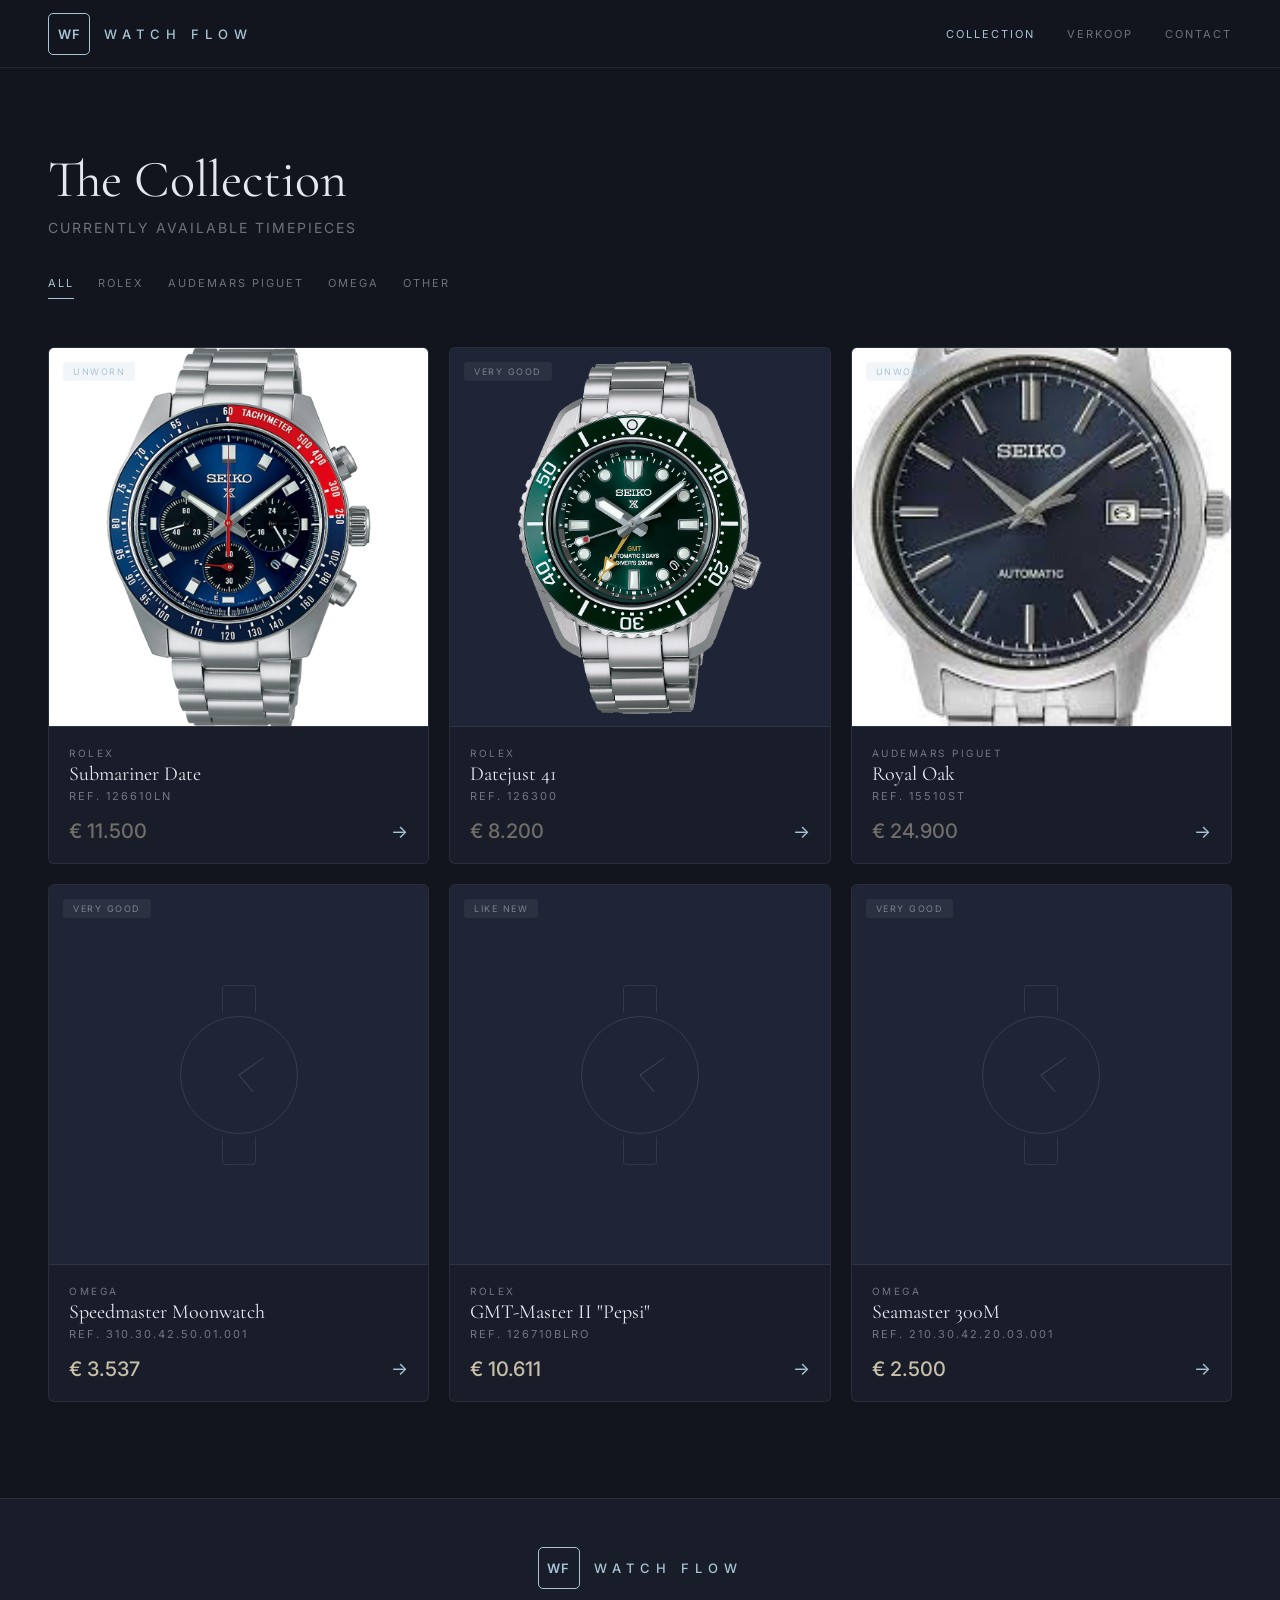
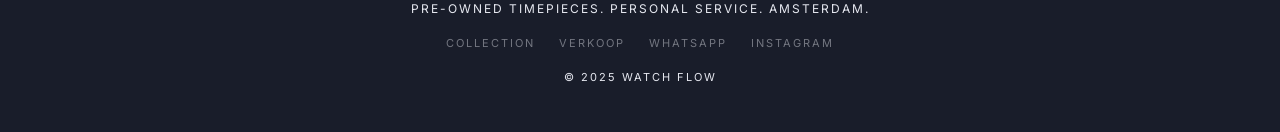
==== collection.html @ 43cd3fab "Watch Flow initial build" ====
<!DOCTYPE html>
<html lang="en">
  <head>
    <meta charset="UTF-8" />
    <meta name="viewport" content="width=device-width, initial-scale=1.0" />
    <title>Watch Flow | The Collection</title>
    <meta
      name="description"
      content="Browse the current Watch Flow collection of premium pre-owned watches."
    />
    <link rel="preconnect" href="https://fonts.googleapis.com" />
    <link rel="preconnect" href="https://fonts.gstatic.com" crossorigin />
    <link
      href="https://fonts.googleapis.com/css2?family=Cormorant+Garamond:wght@400;600&family=Inter:wght@400;500&display=swap"
      rel="stylesheet"
    />
    <link id="dynamic-favicon" rel="icon" href="" />
    <link rel="stylesheet" href="style.css" />
  </head>
  <body data-page="collection">
    <div class="site-shell">
      <header class="site-header" id="site-header">
        <a href="index.html" class="nav-logo">
          <div class="logo-box">WF</div>
          <span class="logo-name">WATCH FLOW</span>
        </a>

        <button
          class="nav-toggle"
          type="button"
          aria-expanded="false"
          aria-controls="site-nav"
          aria-label="Toggle navigation"
        >
          <span></span>
          <span></span>
          <span></span>
        </button>

        <nav class="site-nav" id="site-nav">
          <a class="is-active" href="collection.html">Collection</a>
          <a href="verkoop.html">Verkoop</a>
          <a href="https://wa.me/31600000000" target="_blank" rel="noreferrer">Contact</a>
        </nav>
      </header>

      <main class="page-main">
        <section class="page-header">
          <h1>The Collection</h1>
          <p>Currently available timepieces</p>
        </section>

        <div class="filter-bar">
          <button class="filter-tab is-active" type="button" data-filter="all">All</button>
          <button class="filter-tab" type="button" data-filter="rolex">Rolex</button>
          <button class="filter-tab" type="button" data-filter="audemars-piguet">Audemars Piguet</button>
          <button class="filter-tab" type="button" data-filter="omega">Omega</button>
          <button class="filter-tab" type="button" data-filter="other">Other</button>
        </div>

        <section class="watch-grid collection-grid" id="collection-grid"></section>
      </main>

      <footer class="site-footer">
        <div class="nav-logo footer-brand" aria-label="Watch Flow">
          <div class="logo-box">WF</div>
          <span class="logo-name">WATCH FLOW</span>
        </div>
        <p class="footer-tagline">Pre-owned timepieces. Personal service. Amsterdam.</p>
        <div class="footer-links">
          <a href="collection.html">Collection</a>
          <a href="verkoop.html">Verkoop</a>
          <a href="https://wa.me/31600000000" target="_blank" rel="noreferrer">WhatsApp</a>
          <a href="#">Instagram</a>
        </div>
        <p class="footer-copy">© 2025 Watch Flow</p>
      </footer>
    </div>

    <script src="main.js"></script>
  </body>
</html>
---- style.css ----
:root {
  --bg-primary: #12151e;
  --bg-surface: #191d2a;
  --bg-card: #191d2a;
  --bg-raised: #1f2436;
  --accent: #a8c4d4;
  --accent-dim: rgba(168, 196, 212, 0.1);
  --accent-border: rgba(168, 196, 212, 0.28);
  --border: rgba(255, 255, 255, 0.07);
  --border-mid: rgba(255, 255, 255, 0.12);
  --border-hover: rgba(168, 196, 212, 0.35);
  --text-primary: #e6e8f0;
  --text-muted: rgba(230, 232, 240, 0.44);
  --text-price: #c8bfa8;
  --bg-elevated: var(--bg-raised);
  --radius-sm: 4px;
  --radius-md: 6px;
  --radius-lg: 8px;
  --max-width: 1440px;
  --transition: 0.2s ease;
}

*,
*::before,
*::after {
  box-sizing: border-box;
  margin: 0;
  padding: 0;
}

html {
  scroll-behavior: smooth;
}

body {
  min-height: 100vh;
  font-family: "Inter", sans-serif;
  background: var(--bg-primary);
  color: var(--text-primary);
}

a {
  color: inherit;
  text-decoration: none;
}

button,
input,
select,
textarea {
  font: inherit;
}

img {
  display: block;
  max-width: 100%;
}

.site-shell {
  min-height: 100vh;
}

.site-header {
  position: sticky;
  top: 0;
  z-index: 50;
  display: flex;
  align-items: center;
  justify-content: space-between;
  gap: 24px;
  height: 68px;
  padding: 0 48px;
  background: var(--bg-primary);
  border-bottom: 0.5px solid var(--border);
  transition: background var(--transition), backdrop-filter var(--transition);
}

.site-header.scrolled {
  background: rgba(18, 21, 30, 0.96);
  backdrop-filter: blur(12px);
}

.nav-logo {
  display: flex;
  align-items: center;
  gap: 14px;
  text-decoration: none;
}

.logo-box {
  width: 42px;
  height: 42px;
  border: 1px solid #a8c4d4;
  border-radius: 5px;
  display: flex;
  align-items: center;
  justify-content: center;
  font-family: "Inter", sans-serif;
  font-size: 13px;
  font-weight: 600;
  color: #a8c4d4;
  letter-spacing: 1px;
  flex-shrink: 0;
}

.logo-name {
  font-family: "Inter", sans-serif;
  font-size: 13px;
  font-weight: 500;
  letter-spacing: 6px;
  color: #a8c4d4;
  text-transform: uppercase;
  white-space: nowrap;
}

.hero-logo-lockup {
  margin-bottom: 18px;
}

.site-nav {
  display: flex;
  align-items: center;
  gap: 32px;
}

.site-nav a {
  color: var(--text-muted);
  font-size: 11px;
  font-weight: 400;
  letter-spacing: 2px;
  text-transform: uppercase;
  transition: color var(--transition);
}

.site-nav a:hover,
.site-nav a.is-active {
  color: var(--accent);
}

.nav-toggle {
  display: none;
  background: transparent;
  border: 0;
  cursor: pointer;
}

.nav-toggle span {
  display: block;
  width: 20px;
  height: 1px;
  margin: 4px 0;
  background: var(--text-primary);
}

.hero {
  position: relative;
  overflow: hidden;
  min-height: 100vh;
  display: flex;
  flex-direction: column;
  align-items: center;
  justify-content: center;
}

.hero-img-wrap {
  position: absolute;
  inset: -5%;
  z-index: 0;
}

.hero-img {
  width: 100%;
  height: 100%;
  background-image: url("images/watches-hero.jpg");
  background-size: cover;
  background-position: center center;
  background-repeat: no-repeat;
  animation: hero-breathe 14s ease-in-out infinite;
  will-change: transform;
}

.hero-overlay {
  position: absolute;
  inset: 0;
  background: rgba(18, 21, 30, 0.68);
  animation: hero-light 14s ease-in-out infinite;
  z-index: 1;
}

.hero-watermark {
  position: absolute;
  top: 50%;
  left: 50%;
  transform: translate(-50%, -50%);
  width: 95vw;
  height: 95vw;
  max-width: 95vh;
  max-height: 95vh;
  opacity: 0.045;
  pointer-events: none;
  z-index: 2;
}

.hero-content {
  position: relative;
  z-index: 2;
  display: flex;
  flex-direction: column;
  align-items: center;
  text-align: center;
  padding: 120px 48px 80px;
  width: 100%;
  max-width: 700px;
}

.eyebrow,
.detail-label,
.watch-brand,
.watch-ref,
.condition-pill,
.page-header p,
.footer-tagline,
.footer-copy,
.form-note,
.field span {
  letter-spacing: 2px;
  text-transform: uppercase;
}

h1,
h2 {
  font-family: "Cormorant Garamond", serif;
  font-weight: 400;
}

.hero h1 {
  font-size: 72px;
  line-height: 1.08;
}

.hero h1 span {
  color: var(--accent);
}

.hero-subtext {
  max-width: 420px;
  margin: 20px auto 48px;
  color: var(--text-muted);
  font-size: 16px;
}

.hero-actions {
  display: flex;
  justify-content: center;
  gap: 14px;
}

.button,
.card-link,
.purchase-button,
.secondary-button,
.submit-button {
  display: inline-flex;
  align-items: center;
  justify-content: center;
  min-height: 48px;
  padding: 13px 32px;
  border-radius: var(--radius-sm);
  font-size: 11px;
  font-weight: 500;
  letter-spacing: 2px;
  text-transform: uppercase;
  transition:
    background var(--transition),
    border-color var(--transition),
    color var(--transition),
    opacity var(--transition),
    transform 0.25s ease;
}

.button:hover,
.card-link:hover,
.purchase-button:hover,
.secondary-button:hover,
.submit-button:hover {
  transform: translateY(-2px);
}

.button-secondary {
  border: 1px solid var(--accent);
  color: var(--accent);
  background: transparent;
}

.button-secondary:hover {
  background: var(--accent-dim);
}

.button-primary,
.purchase-button,
.submit-button {
  border: 0;
  background: var(--accent);
  color: #080810;
}

.button-primary:hover,
.purchase-button:hover,
.submit-button:hover {
  opacity: 0.85;
}

.trust-bar {
  display: grid;
  grid-template-columns: repeat(3, minmax(0, 1fr));
  background: var(--bg-surface);
  border-top: 0.5px solid var(--border);
  border-bottom: 0.5px solid var(--border);
}

.trust-item {
  padding: 28px 20px;
  text-align: center;
}

.trust-item:not(:last-child) {
  border-right: 0.5px solid var(--border);
}

.trust-icon {
  margin-bottom: 8px;
  color: var(--accent);
}

.eyebrow {
  color: var(--text-muted);
  font-size: 10px;
  margin-bottom: 4px;
}

.trust-value {
  font-size: 14px;
  font-weight: 500;
}

.story-section {
  display: grid;
  grid-template-columns: 1fr 1fr;
  gap: 48px;
  padding: 96px 48px;
}

.story-title {
  padding-right: 48px;
  border-right: 1px solid var(--border);
}

.story-title h2 {
  font-size: 52px;
  font-style: italic;
  line-height: 1;
}

.story-copy {
  display: flex;
  align-items: center;
}

.story-copy p {
  max-width: 380px;
  color: var(--text-muted);
  font-size: 16px;
}

.featured-section {
  padding: 0 48px 96px;
}

.section-head {
  margin-bottom: 28px;
}

.view-link {
  display: inline-block;
  margin-top: 24px;
  color: var(--accent);
  font-size: 12px;
  letter-spacing: 2px;
  text-transform: uppercase;
}

.page-main {
  padding: 80px 0 96px;
}

.page-header {
  padding: 0 48px 40px;
}

.page-header h1 {
  font-size: 52px;
}

.page-header p {
  margin-top: 8px;
  color: var(--text-muted);
  font-size: 14px;
}

.filter-bar {
  display: flex;
  flex-wrap: wrap;
  gap: 24px;
  margin: 0 48px 48px;
}

.filter-tab {
  border: 0;
  border-bottom: 1px solid transparent;
  padding: 0 0 8px;
  background: transparent;
  color: var(--text-muted);
  font-size: 11px;
  letter-spacing: 2px;
  text-transform: uppercase;
  cursor: pointer;
  transition: color var(--transition), border-color var(--transition);
}

.filter-tab:hover {
  color: var(--text-primary);
}

.filter-tab.is-active {
  color: var(--accent);
  border-color: var(--accent);
}

.watch-grid {
  display: grid;
  grid-template-columns: repeat(3, minmax(0, 1fr));
  gap: 20px;
  padding: 0 48px;
}

.collection-grid {
  position: relative;
  min-height: 220px;
}

.watch-card {
  overflow: hidden;
  border: 0.5px solid var(--border);
  border-radius: var(--radius-md);
  background: var(--bg-card);
  transition: all 0.25s ease;
  cursor: pointer;
}

.watch-card:hover {
  transform: translateY(-3px);
  border-color: var(--border-hover);
}

.watch-card.is-hidden {
  opacity: 0;
  pointer-events: none;
  max-height: 0;
  overflow: hidden;
  margin: 0;
}

.watch-visual {
  position: relative;
  aspect-ratio: 1 / 1;
  background: var(--bg-elevated);
  border-bottom: 0.5px solid var(--border);
  overflow: hidden;
}

.condition-pill {
  position: absolute;
  top: 14px;
  left: 14px;
  z-index: 2;
  padding: 4px 10px;
  border-radius: 3px;
  font-size: 9px;
  letter-spacing: 1.5px;
}

.condition-pill.is-unworn {
  background: rgba(168, 196, 212, 0.15);
  color: var(--accent);
}

.condition-pill.is-muted {
  background: rgba(255, 255, 255, 0.06);
  color: var(--text-muted);
}

.watch-illustration {
  position: absolute;
  inset: 0;
  display: grid;
  place-items: center;
}

.watch-product-image {
  width: 100%;
  height: 100%;
  object-fit: cover;
}

.watch-shape {
  position: relative;
  width: 118px;
  height: 118px;
  border: 1px solid rgba(232, 232, 236, 0.12);
  border-radius: 50%;
}

.watch-shape::before,
.watch-shape::after {
  content: "";
  position: absolute;
  left: 50%;
  transform: translateX(-50%);
  width: 34px;
  border: 1px solid rgba(232, 232, 236, 0.1);
}

.watch-shape::before {
  top: -32px;
  height: 28px;
  border-bottom: 0;
  border-radius: 4px 4px 0 0;
}

.watch-shape::after {
  bottom: -32px;
  height: 28px;
  border-top: 0;
  border-radius: 0 0 4px 4px;
}

.watch-shape span {
  display: none;
}

.watch-shape:before,
.watch-shape:after {
  background: transparent;
}

.watch-shape::marker {
  display: none;
}

.watch-illustration::before,
.watch-illustration::after {
  content: "";
  position: absolute;
  left: 50%;
  top: 50%;
  transform-origin: left center;
  background: rgba(232, 232, 236, 0.16);
}

.watch-illustration::before {
  width: 30px;
  height: 1px;
  transform: translateY(-50%) rotate(-35deg);
}

.watch-illustration::after {
  width: 22px;
  height: 1px;
  transform: translateY(-50%) rotate(50deg);
}

.watch-content {
  padding: 20px;
}

.watch-brand {
  color: var(--text-muted);
  font-size: 10px;
  letter-spacing: 2.5px;
  margin-bottom: 4px;
}

.watch-content h2 {
  font-size: 20px;
  line-height: 1.1;
}

.watch-ref {
  margin-top: 4px;
  color: var(--text-muted);
  font-size: 11px;
}

.price-row {
  display: flex;
  align-items: center;
  justify-content: space-between;
  margin-top: 16px;
}

.watch-price {
  color: var(--text-price);
  font-size: 20px;
  font-weight: 500;
}

.price-arrow {
  color: var(--accent);
  font-size: 18px;
}

.product-layout {
  display: grid;
  grid-template-columns: minmax(0, 60%) minmax(340px, 40%);
  gap: 64px;
  padding: 80px 48px;
}

.product-main-visual {
  aspect-ratio: 4 / 5;
  border-radius: var(--radius-lg);
  background: var(--bg-elevated);
  overflow: hidden;
  position: relative;
}

.watch-illustration-large .watch-shape {
  width: 180px;
  height: 180px;
}

.watch-illustration-large .watch-shape::before,
.watch-illustration-large .watch-shape::after {
  width: 52px;
}

.watch-illustration-large .watch-shape::before {
  top: -46px;
  height: 42px;
}

.watch-illustration-large .watch-shape::after {
  bottom: -46px;
  height: 42px;
}

.thumbnail-row {
  display: grid;
  grid-template-columns: repeat(3, minmax(0, 1fr));
  gap: 12px;
  margin-top: 16px;
}

.thumbnail-item {
  aspect-ratio: 1 / 1;
  border-radius: var(--radius-sm);
  background: var(--bg-elevated);
  overflow: hidden;
  position: relative;
}

.product-main-image,
.thumbnail-image {
  width: 100%;
  height: 100%;
  object-fit: cover;
}

.is-hidden {
  display: none !important;
}

.product-brand {
  color: var(--accent);
  font-size: 11px;
  letter-spacing: 3px;
  text-transform: uppercase;
}

.product-info h1 {
  margin-top: 8px;
  font-size: 44px;
  line-height: 1.1;
}

.product-ref {
  margin-top: 8px;
  color: var(--text-muted);
  font-size: 12px;
}

.divider {
  margin: 24px 0;
  border-top: 0.5px solid var(--border);
}

.details-grid {
  display: grid;
  grid-template-columns: repeat(2, minmax(0, 1fr));
  gap: 16px;
}

.detail-item {
  display: grid;
  gap: 6px;
}

.detail-label {
  color: var(--text-muted);
  font-size: 10px;
}

.detail-value {
  font-size: 14px;
  font-weight: 500;
}

.product-price {
  color: var(--text-price);
  font-family: "Cormorant Garamond", serif;
  font-size: 48px;
  font-weight: 600;
}

.product-description {
  margin: 16px 0 32px;
  color: var(--text-muted);
  font-size: 15px;
  line-height: 1.8;
}

.secondary-button {
  width: 100%;
  margin-top: 12px;
  border: 0.5px solid var(--border);
  color: var(--text-muted);
  background: transparent;
}

.secondary-button:hover {
  border-color: var(--border-hover);
  color: var(--text-primary);
}

.back-link {
  display: inline-block;
  margin-top: 24px;
  color: var(--text-muted);
  font-size: 11px;
  letter-spacing: 2px;
  text-transform: uppercase;
  transition: color var(--transition);
}

.back-link:hover {
  color: var(--accent);
}

.sell-layout {
  display: grid;
  grid-template-columns: repeat(2, minmax(0, 1fr));
  gap: 80px;
  padding: 0 48px 96px;
}

.sell-signals {
  display: grid;
  gap: 32px;
}

.sell-signal {
  position: relative;
  padding-left: 72px;
}

.signal-number {
  position: absolute;
  left: 0;
  top: -8px;
  color: rgba(255, 255, 255, 0.12);
  font-family: "Cormorant Garamond", serif;
  font-size: 64px;
  font-style: italic;
}

.signal-copy h2 {
  font-size: 22px;
  font-weight: 600;
}

.signal-copy p {
  margin-top: 8px;
  color: var(--text-muted);
  font-size: 14px;
  line-height: 1.7;
}

.sell-form {
  display: grid;
  gap: 16px;
}

.field-row {
  display: grid;
  grid-template-columns: repeat(2, minmax(0, 1fr));
  gap: 16px;
}

.field {
  display: grid;
  gap: 8px;
}

.field span {
  color: var(--text-muted);
  font-size: 11px;
}

.field input,
.field select,
.field textarea {
  width: 100%;
  padding: 13px 16px;
  border: 0.5px solid var(--border);
  border-radius: var(--radius-sm);
  background: var(--bg-elevated);
  color: var(--text-primary);
  outline: none;
}

.field input:focus,
.field select:focus,
.field textarea:focus {
  border-color: var(--accent);
}

.field textarea {
  min-height: 120px;
  resize: vertical;
}

.upload-field {
  display: grid;
  place-items: center;
  min-height: 110px;
  padding: 16px;
  border: 0.5px dashed var(--border);
  border-radius: var(--radius-sm);
  background: var(--bg-elevated);
  color: var(--text-muted);
  text-align: center;
  cursor: pointer;
}

.upload-field input {
  display: none;
}

.form-note {
  margin-top: 16px;
  color: var(--text-muted);
  font-size: 12px;
  line-height: 1.6;
  text-transform: none;
  letter-spacing: 0;
}

.submit-button {
  width: 100%;
  margin-top: 8px;
  padding: 15px;
}

.submit-button.is-loading {
  color: transparent;
}

.submit-button.is-success {
  background: transparent;
  border: 1px solid var(--accent-border);
  color: var(--accent);
}

.wf-spinner {
  display: inline-flex;
  align-items: center;
  justify-content: center;
  width: 40px;
  height: 40px;
}

.wf-spinner svg {
  width: 40px;
  height: 40px;
}

.wf-spinner-hand {
  transform-origin: 20px 20px;
  animation: wf-tick 1s linear infinite;
}

.wf-spinner-overlay {
  position: fixed;
  inset: 0;
  background: rgba(18, 21, 30, 0.7);
  display: flex;
  align-items: center;
  justify-content: center;
  z-index: 999;
  opacity: 0;
  transition: opacity 0.15s ease;
  pointer-events: none;
}

.wf-spinner-overlay.visible {
  opacity: 1;
  pointer-events: all;
}

.grid-spinner {
  position: absolute;
  inset: 0;
  display: flex;
  align-items: center;
  justify-content: center;
  background: rgba(18, 21, 30, 0.42);
  opacity: 0;
  pointer-events: none;
  transition: opacity 0.15s ease;
  z-index: 5;
}

.grid-spinner.visible {
  opacity: 1;
}

.site-footer {
  background: var(--bg-surface);
  border-top: 0.5px solid var(--border);
  padding: 48px;
  text-align: center;
}

.footer-brand {
  justify-content: center;
}

.footer-tagline {
  margin-top: 12px;
  font-size: 12px;
}

.footer-links {
  display: flex;
  justify-content: center;
  flex-wrap: wrap;
  gap: 24px;
  margin-top: 20px;
}

.footer-links a {
  color: var(--text-muted);
  font-size: 11px;
  letter-spacing: 2px;
  text-transform: uppercase;
  transition: color var(--transition);
}

.footer-links a:hover {
  color: var(--accent);
}

.footer-copy {
  margin-top: 20px;
  font-size: 11px;
}

.reveal {
  opacity: 0;
  transform: translateY(16px);
  transition: opacity 0.45s ease, transform 0.45s ease;
}

.reveal.is-visible {
  opacity: 1;
  transform: translateY(0);
}

.reveal-delay {
  transition-delay: 0.1s;
}

.hero-fade-in {
  opacity: 0;
  transform: translateY(20px);
  animation: heroFade 0.7s ease forwards;
}

@media (max-width: 1024px) {
  .watch-grid {
    grid-template-columns: repeat(2, minmax(0, 1fr));
  }

  .product-layout {
    grid-template-columns: 1fr;
    gap: 40px;
  }

  .sell-layout,
  .story-section {
    grid-template-columns: 1fr;
    gap: 40px;
  }

  .story-title {
    padding-right: 0;
    padding-bottom: 24px;
    border-right: 0;
    border-bottom: 1px solid var(--border);
  }
}

@media (max-width: 767px) {
  .site-header {
    padding: 0 24px;
  }

  .nav-toggle {
    display: block;
  }

  .site-nav {
    display: none;
    position: absolute;
    top: 68px;
    left: 0;
    right: 0;
    flex-direction: column;
    align-items: flex-start;
    gap: 18px;
    padding: 20px 24px 24px;
    background: var(--bg-primary);
    border-bottom: 0.5px solid var(--border);
  }

  .site-nav.is-open {
    display: flex;
  }

  .hero,
  .story-section,
  .featured-section,
  .page-header,
  .filter-bar,
  .watch-grid,
  .sell-layout,
  .product-layout {
    padding-left: 24px;
    padding-right: 24px;
  }

  .hero {
    padding-top: 72px;
    padding-bottom: 72px;
  }

  .hero-watermark {
    width: 300px;
    height: 300px;
    right: -80px;
    opacity: 0.03;
  }

  .hero h1 {
    font-size: 52px;
  }

  .hero-actions {
    flex-direction: column;
  }

  .trust-bar {
    grid-template-columns: 1fr;
  }

  .trust-item:not(:last-child) {
    border-right: 0;
    border-bottom: 0.5px solid var(--border);
  }

  .watch-grid {
    grid-template-columns: 1fr;
  }

  .field-row,
  .details-grid {
    grid-template-columns: 1fr;
  }

  .site-footer {
    padding: 40px 24px;
  }
}

@media (max-width: 768px) {
  .hero-img {
    animation-duration: 20s;
  }

  .hero-img-wrap {
    inset: -3%;
  }

  .hero-watermark {
    width: 95vw;
    height: 95vw;
    opacity: 0.03;
  }
}

@media (prefers-reduced-motion: reduce) {
  .hero-img {
    animation: none;
  }

  .hero-overlay {
    animation: none;
  }
}

@keyframes wf-tick {
  from {
    transform: rotate(0deg);
  }

  to {
    transform: rotate(360deg);
  }
}

@keyframes hero-breathe {
  0% {
    transform: scale(1) rotate(0deg);
  }

  25% {
    transform: scale(1.03) rotate(0.3deg);
  }

  50% {
    transform: scale(1.05) rotate(0deg);
  }

  75% {
    transform: scale(1.03) rotate(-0.3deg);
  }

  100% {
    transform: scale(1) rotate(0deg);
  }
}

@keyframes hero-light {
  0% {
    opacity: 0.68;
  }

  50% {
    opacity: 0.6;
  }

  100% {
    opacity: 0.68;
  }
}

@keyframes heroFade {
  from {
    opacity: 0;
    transform: translateY(20px);
  }

  to {
    opacity: 1;
    transform: translateY(0);
  }
}
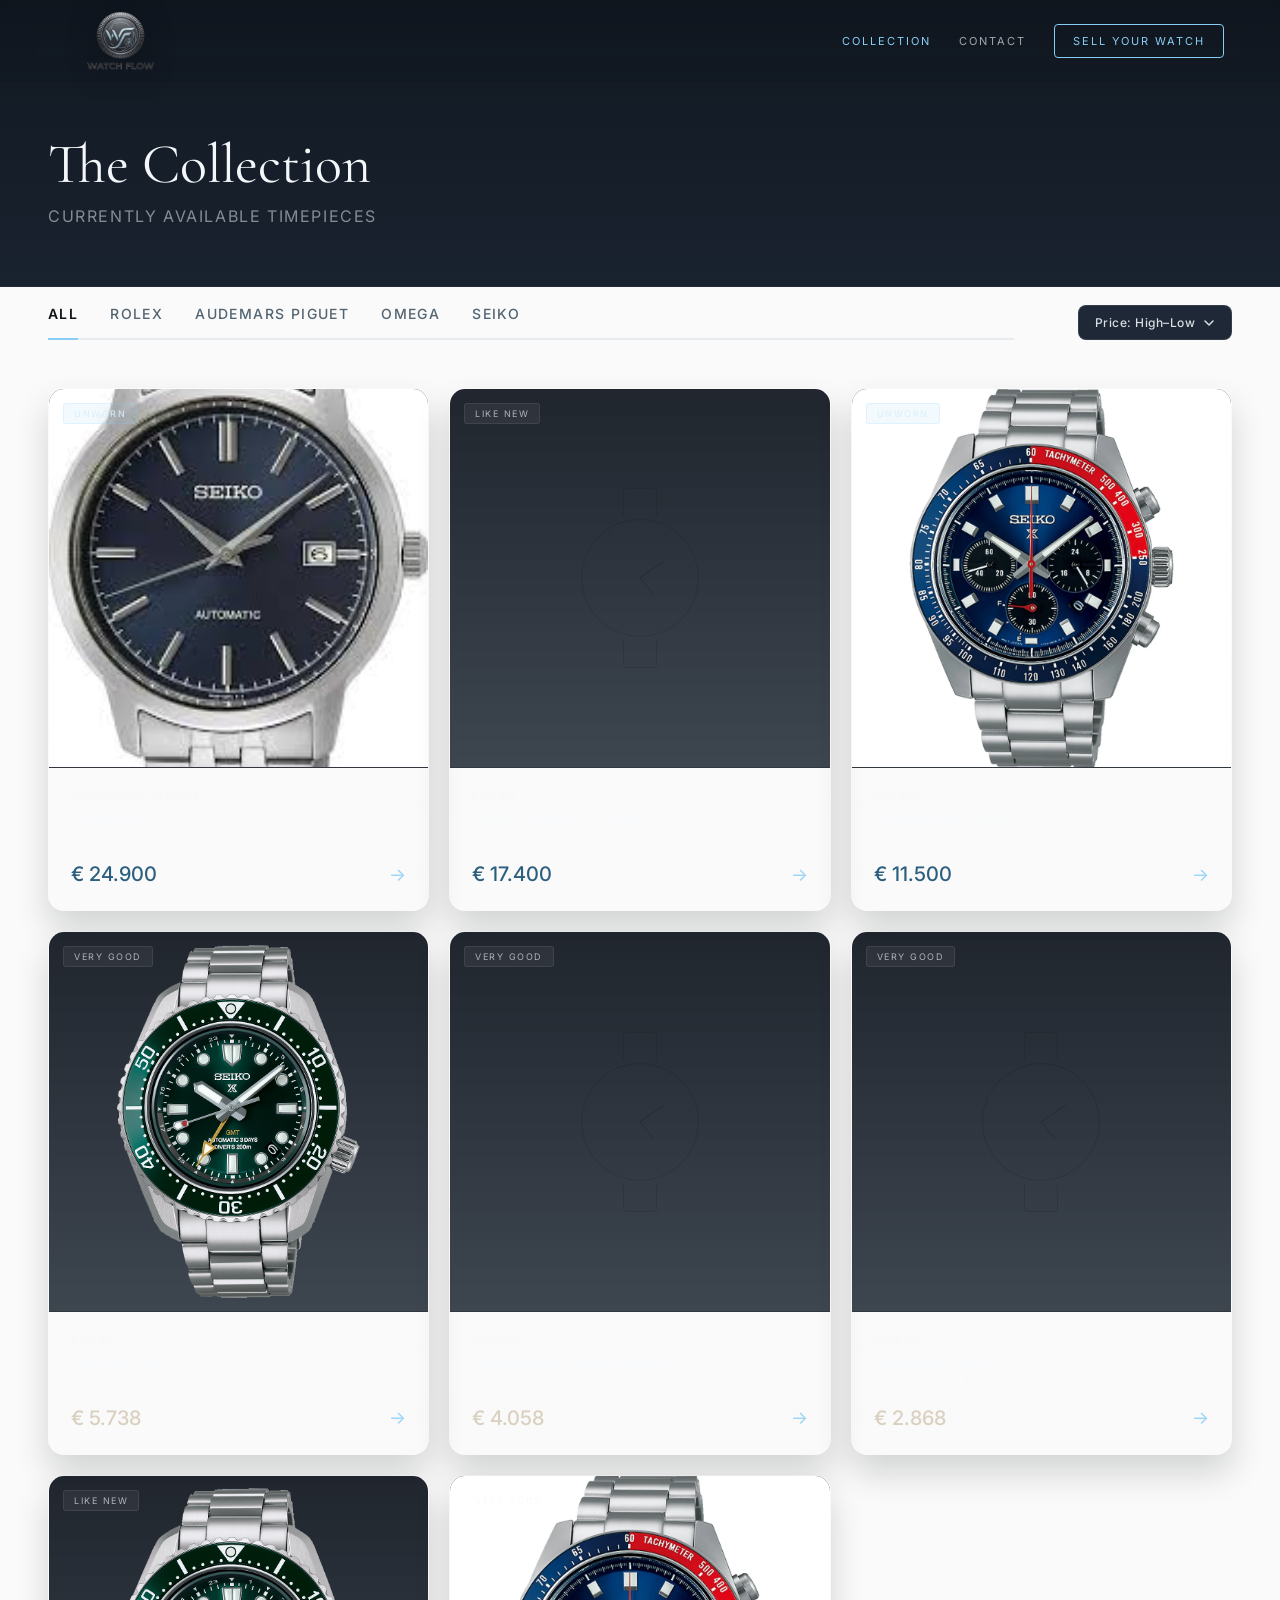
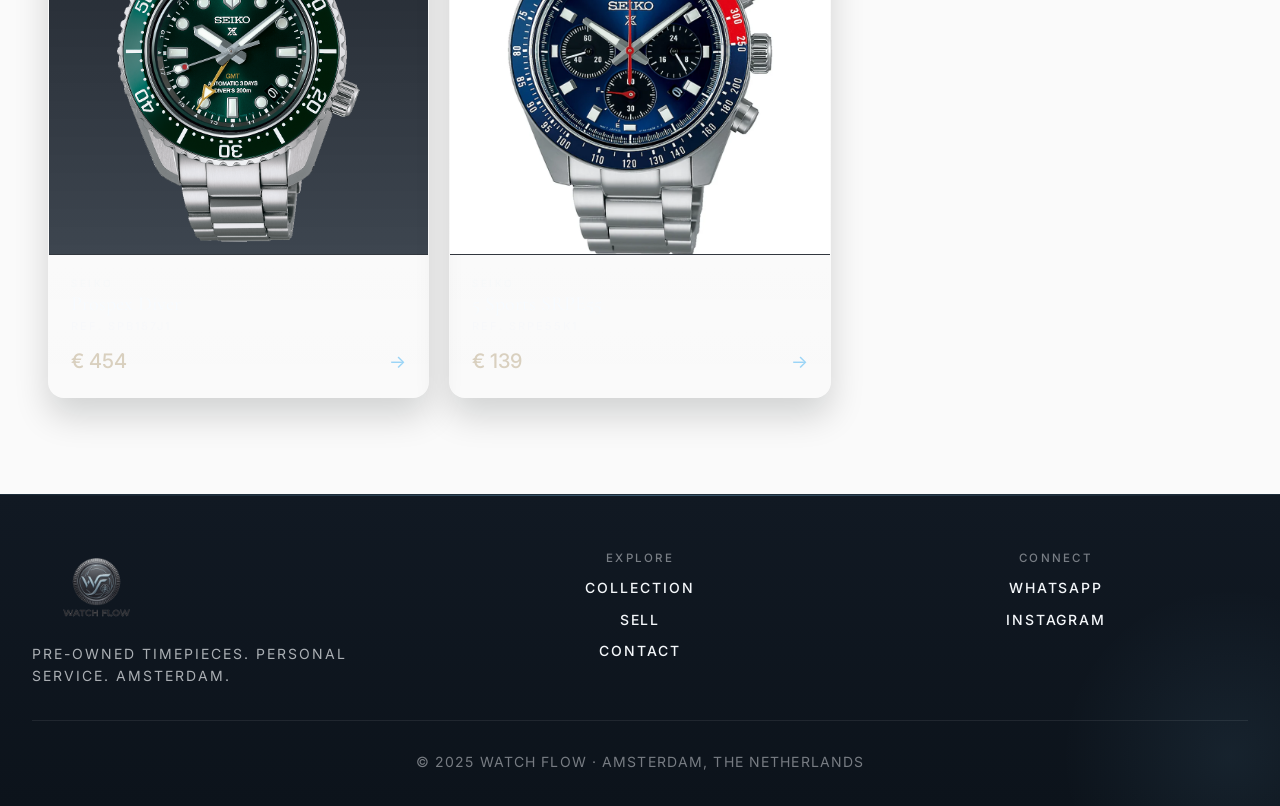
==== commit 5349fdbc: "Update Watch Flow: filters, brand styling, logo, footer, and new pages - Dynamic brand filter + sort" ====
--- a/collection.html
+++ b/collection.html
@@ -20,9 +20,12 @@
   <body data-page="collection">
     <div class="site-shell">
       <header class="site-header" id="site-header">
-        <a href="index.html" class="nav-logo">
-          <div class="logo-box">WF</div>
-          <span class="logo-name">WATCH FLOW</span>
+        <a href="index.html" class="nav-logo" aria-label="Watch Flow home">
+          <img
+            class="nav-logo-image"
+            src="images/logo/watchflow-logo-transparent.png"
+            alt="Watch Flow"
+          />
         </a>
 
         <button
@@ -39,41 +42,62 @@
 
         <nav class="site-nav" id="site-nav">
           <a class="is-active" href="collection.html">Collection</a>
-          <a href="verkoop.html">Verkoop</a>
-          <a href="https://wa.me/31600000000" target="_blank" rel="noreferrer">Contact</a>
+          <a href="contact.html">Contact</a>
+          <a href="verkoop.html" class="nav-cta">Sell Your Watch</a>
         </nav>
       </header>
 
       <main class="page-main">
         <section class="page-header">
-          <h1>The Collection</h1>
-          <p>Currently available timepieces</p>
+<h1>The Collection</h1>
+          <p>Currently Available Timepieces</p>
         </section>
 
-        <div class="filter-bar">
-          <button class="filter-tab is-active" type="button" data-filter="all">All</button>
-          <button class="filter-tab" type="button" data-filter="rolex">Rolex</button>
-          <button class="filter-tab" type="button" data-filter="audemars-piguet">Audemars Piguet</button>
-          <button class="filter-tab" type="button" data-filter="omega">Omega</button>
-          <button class="filter-tab" type="button" data-filter="other">Other</button>
+        <div class="collection-controls">
+          <div class="filter-bar" id="brand-filter-bar">
+            <button class="filter-tab is-active" type="button" data-filter="all">ALL</button>
+          </div>
+
+          <div class="sort-control" id="sort-control">
+            <button class="sort-trigger" type="button" id="sort-trigger" aria-expanded="false" aria-haspopup="listbox">
+              <span id="sort-label">Price: High–Low</span>
+              <svg width="12" height="12" viewBox="0 0 12 12" fill="none" aria-hidden="true"><path d="M2 4l4 4 4-4" stroke="currentColor" stroke-width="1.5" stroke-linecap="round" stroke-linejoin="round"/></svg>
+            </button>
+            <div class="sort-dropdown" id="sort-dropdown" hidden role="listbox">
+              <button class="sort-option is-active" type="button" data-sort="price-high">Price: High–Low</button>
+              <button class="sort-option" type="button" data-sort="price-low">Price: Low–High</button>
+            </div>
+          </div>
         </div>
 
         <section class="watch-grid collection-grid" id="collection-grid"></section>
       </main>
 
       <footer class="site-footer">
-        <div class="nav-logo footer-brand" aria-label="Watch Flow">
-          <div class="logo-box">WF</div>
-          <span class="logo-name">WATCH FLOW</span>
+        <div class="footer-top">
+          <div class="footer-column footer-brand-block">
+            <img class="footer-logo-img" src="images/logo/watchflow-logo-transparent.png" alt="Watch Flow" />
+            <p class="footer-tagline">Pre-owned timepieces. Personal service. Amsterdam.</p>
+          </div>
+          <div class="footer-column">
+            <p class="footer-heading">Explore</p>
+            <div class="footer-links">
+              <a href="collection.html">COLLECTION</a>
+              <a href="verkoop.html">SELL</a>
+              <a href="contact.html">CONTACT</a>
+            </div>
+          </div>
+          <div class="footer-column">
+            <p class="footer-heading">Connect</p>
+            <div class="footer-links">
+              <a href="https://wa.me/31600000000" target="_blank" rel="noreferrer">WHATSAPP</a>
+              <a href="#">INSTAGRAM</a>
+            </div>
+          </div>
         </div>
-        <p class="footer-tagline">Pre-owned timepieces. Personal service. Amsterdam.</p>
-        <div class="footer-links">
-          <a href="collection.html">Collection</a>
-          <a href="verkoop.html">Verkoop</a>
-          <a href="https://wa.me/31600000000" target="_blank" rel="noreferrer">WhatsApp</a>
-          <a href="#">Instagram</a>
+        <div class="footer-bottom">
+          <p class="footer-copy">© 2025 WATCH FLOW · Amsterdam, The Netherlands</p>
         </div>
-        <p class="footer-copy">© 2025 Watch Flow</p>
       </footer>
     </div>
 
--- a/style.css
+++ b/style.css
@@ -1,18 +1,45 @@
 :root {
-  --bg-primary: #12151e;
-  --bg-surface: #191d2a;
-  --bg-card: #191d2a;
-  --bg-raised: #1f2436;
-  --accent: #a8c4d4;
-  --accent-dim: rgba(168, 196, 212, 0.1);
-  --accent-border: rgba(168, 196, 212, 0.28);
-  --border: rgba(255, 255, 255, 0.07);
-  --border-mid: rgba(255, 255, 255, 0.12);
-  --border-hover: rgba(168, 196, 212, 0.35);
-  --text-primary: #e6e8f0;
-  --text-muted: rgba(230, 232, 240, 0.44);
-  --text-price: #c8bfa8;
-  --bg-elevated: var(--bg-raised);
+  /* Backgrounds */
+  --bg-primary: #fafafa;
+  --bg-surface: #ffffff;
+  --bg-elevated: #fcfcfc;
+  --bg-card: #ffffff;
+
+  /* Text */
+  --text-primary: #0f1419;
+  --text-secondary: #536471;
+  --text-muted: #8b98a5;
+
+  /* Ice Blue Accent */
+  --accent-primary: #88cdf6;
+  --accent-hover: #6bb8e8;
+  --accent-light: #e8f5fd;
+  --accent-border: #b8ddef;
+
+  /* Navbar */
+  --nav-bg: #0a0e14;
+  --nav-text: #ffffff;
+
+  /* Borders */
+  --border-light: #e7ecf0;
+  --border-mid: #cfd9de;
+
+  /* Special */
+  --price-color: #1e5a7d;
+
+  /* Shadows */
+  --shadow-sm: 0 1px 3px rgba(0, 0, 0, 0.08);
+  --shadow-md: 0 4px 12px rgba(0, 0, 0, 0.10);
+  --shadow-card: 0 8px 24px rgba(136, 205, 246, 0.12);
+
+  /* Legacy aliases — keep for any missed references */
+  --accent: var(--accent-primary);
+  --accent-dim: var(--accent-light);
+  --border: var(--border-light);
+  --border-hover: var(--accent-border);
+  --text-price: var(--price-color);
+  --bg-raised: var(--bg-elevated);
+
   --radius-sm: 4px;
   --radius-md: 6px;
   --radius-lg: 8px;
@@ -61,70 +88,131 @@
 }
 
 .site-header {
-  position: sticky;
+  --header-bg: rgba(10, 14, 20, 0.08);
+  --header-border: rgba(255, 255, 255, 0.04);
+  --header-blur: 14px;
+  --header-logo-scale: 1.22;
+  position: fixed;
   top: 0;
+  left: 0;
+  right: 0;
   z-index: 50;
   display: flex;
   align-items: center;
   justify-content: space-between;
-  gap: 24px;
-  height: 68px;
-  padding: 0 48px;
-  background: var(--bg-primary);
-  border-bottom: 0.5px solid var(--border);
-  transition: background var(--transition), backdrop-filter var(--transition);
+  gap: 32px;
+  height: 82px;
+  padding: 0 56px;
+  background: linear-gradient(180deg, rgba(10, 14, 20, 0.20) 0%, rgba(10, 14, 20, 0.06) 100%);
+  border-bottom: 0.5px solid transparent;
+  backdrop-filter: blur(var(--header-blur));
+  box-shadow: none;
+  transition: background var(--transition), box-shadow var(--transition), backdrop-filter var(--transition);
 }
 
 .site-header.scrolled {
-  background: rgba(18, 21, 30, 0.96);
-  backdrop-filter: blur(12px);
+  background: rgba(10, 14, 20, 0.34);
+  border-bottom-color: rgba(255, 255, 255, 0.06);
+  backdrop-filter: blur(calc(var(--header-blur) + 2px));
+  box-shadow: 0 14px 36px rgba(0, 0, 0, 0.14);
 }
 
 .nav-logo {
   display: flex;
   align-items: center;
-  gap: 14px;
+  gap: 12px;
   text-decoration: none;
+  flex-shrink: 0;
+  min-width: 0;
+}
+
+.nav-logo-image {
+  display: block;
+  width: auto;
+  height: 72px;
+  max-width: 280px;
+  object-fit: contain;
+  filter: drop-shadow(0 4px 16px rgba(0, 0, 0, 0.18));
+}
+
+.nav-logo:hover .nav-logo-image {
+  opacity: 0.92;
 }
 
 .logo-box {
-  width: 42px;
-  height: 42px;
-  border: 1px solid #a8c4d4;
+  width: calc(42px * var(--header-logo-scale));
+  height: calc(42px * var(--header-logo-scale));
+  border: 1px solid rgba(255, 255, 255, 0.22);
   border-radius: 5px;
   display: flex;
   align-items: center;
   justify-content: center;
   font-family: "Inter", sans-serif;
-  font-size: 13px;
+  font-size: calc(13px * var(--header-logo-scale));
   font-weight: 600;
-  color: #a8c4d4;
+  color: var(--nav-text);
   letter-spacing: 1px;
   flex-shrink: 0;
+  transition: color var(--transition), border-color var(--transition);
 }
 
 .logo-name {
   font-family: "Inter", sans-serif;
-  font-size: 13px;
-  font-weight: 500;
-  letter-spacing: 6px;
-  color: #a8c4d4;
+  font-size: calc(13px * var(--header-logo-scale));
+  font-weight: 600;
+  letter-spacing: 0.42em;
+  color: var(--nav-text);
   text-transform: uppercase;
   white-space: nowrap;
+  transition: color var(--transition);
+}
+
+.nav-logo:hover .logo-box,
+.nav-logo:hover .logo-name {
+  color: var(--accent-primary);
+}
+
+.nav-logo:hover .logo-box {
+  border-color: var(--accent-primary);
+}
+
+body[data-page="home"] .nav-logo-image {
+  height: 76px;
+  max-width: 300px;
 }
 
 .hero-logo-lockup {
   margin-bottom: 18px;
 }
 
+.hero-badge {
+  display: flex;
+  justify-content: center;
+  margin-bottom: 20px;
+}
+
+.hero-badge .logo-box {
+  width: 52px;
+  height: 52px;
+  border-radius: 50%;
+  font-size: 14px;
+}
+
+.hero-question {
+  margin-top: 20px;
+  color: var(--text-muted);
+  font-size: 13px;
+  letter-spacing: 1px;
+}
+
 .site-nav {
   display: flex;
   align-items: center;
-  gap: 32px;
+  gap: 28px;
 }
 
 .site-nav a {
-  color: var(--text-muted);
+  color: rgba(255, 255, 255, 0.62);
   font-size: 11px;
   font-weight: 400;
   letter-spacing: 2px;
@@ -134,7 +222,21 @@
 
 .site-nav a:hover,
 .site-nav a.is-active {
-  color: var(--accent);
+  color: var(--accent-primary);
+}
+
+.nav-cta {
+  padding: 9px 18px;
+  border: 1px solid var(--accent-primary);
+  color: var(--accent-primary) !important;
+  border-radius: var(--radius-sm);
+  transition: background var(--transition), color var(--transition);
+  white-space: nowrap;
+}
+
+.nav-cta:hover {
+  background: var(--accent-primary);
+  color: #ffffff !important;
 }
 
 .nav-toggle {
@@ -149,7 +251,7 @@
   width: 20px;
   height: 1px;
   margin: 4px 0;
-  background: var(--text-primary);
+  background: var(--nav-text);
 }
 
 .hero {
@@ -171,19 +273,24 @@
 .hero-img {
   width: 100%;
   height: 100%;
-  background-image: url("images/watches-hero.jpg");
+  background-image: url("images/Watches HERO V1.png");
   background-size: cover;
-  background-position: center center;
+  background-position: center 62%;
   background-repeat: no-repeat;
-  animation: hero-breathe 14s ease-in-out infinite;
+  animation: none;
   will-change: transform;
+  -webkit-transform: translateZ(0);
+  transform: translateZ(0);
+  backface-visibility: hidden;
+  -webkit-backface-visibility: hidden;
 }
 
 .hero-overlay {
   position: absolute;
   inset: 0;
-  background: rgba(18, 21, 30, 0.68);
-  animation: hero-light 14s ease-in-out infinite;
+  background:
+    linear-gradient(180deg, rgba(10, 14, 20, 0.54) 0%, rgba(10, 14, 20, 0.24) 30%, rgba(10, 14, 20, 0.32) 58%, rgba(10, 14, 20, 0.40) 100%),
+    radial-gradient(circle at 50% 34%, rgba(10, 14, 20, 0.08) 0%, rgba(10, 14, 20, 0.18) 34%, rgba(10, 14, 20, 0.34) 100%);
   z-index: 1;
 }
 
@@ -202,15 +309,33 @@
 }
 
 .hero-content {
+  --hero-content-offset-y: -4rem;
+  --hero-copy-max-width: 24rem;
   position: relative;
   z-index: 2;
   display: flex;
   flex-direction: column;
   align-items: center;
   text-align: center;
-  padding: 120px 48px 80px;
+  padding: 148px 48px 100px;
   width: 100%;
-  max-width: 700px;
+  max-width: 800px;
+  transform: translateY(var(--hero-content-offset-y));
+}
+
+.hero-content::before {
+  content: "";
+  position: absolute;
+  inset: 0.5rem auto auto 50%;
+  width: min(36rem, calc(100% - 3rem));
+  height: 19.5rem;
+  transform: translateX(-50%);
+  border-radius: 2rem;
+  background:
+    radial-gradient(circle at center, rgba(10, 14, 20, 0.48) 0%, rgba(10, 14, 20, 0.28) 56%, rgba(10, 14, 20, 0) 100%);
+  filter: blur(14px);
+  z-index: -1;
+  pointer-events: none;
 }
 
 .eyebrow,
@@ -227,6 +352,14 @@
   text-transform: uppercase;
 }
 
+.section-kicker {
+  color: var(--accent-primary);
+  font-size: 0.76rem;
+  font-weight: 500;
+  letter-spacing: 0.22em;
+  text-transform: uppercase;
+}
+
 h1,
 h2 {
   font-family: "Cormorant Garamond", serif;
@@ -234,25 +367,79 @@
 }
 
 .hero h1 {
-  font-size: 72px;
+  font-size: clamp(2.5rem, 5vw, 4rem);
   line-height: 1.08;
+  color: #ffffff;
+  letter-spacing: -0.02em;
+  text-shadow: 0 10px 28px rgba(0, 0, 0, 0.26);
 }
 
 .hero h1 span {
-  color: var(--accent);
+  color: #ffffff;
 }
 
 .hero-subtext {
-  max-width: 420px;
+  max-width: var(--hero-copy-max-width);
   margin: 20px auto 48px;
-  color: var(--text-muted);
-  font-size: 16px;
+  color: rgba(255, 255, 255, 0.88);
+  font-size: 1.125rem;
+  line-height: 1.7;
+  text-wrap: balance;
+  text-shadow: 0 8px 22px rgba(0, 0, 0, 0.18);
+}
+
+.hero-badge-svg {
+  width: 56px;
+  height: 56px;
 }
 
 .hero-actions {
   display: flex;
   justify-content: center;
   gap: 14px;
+  position: relative;
+  z-index: 1;
+}
+
+.hero-actions .button {
+  box-shadow: 0 10px 26px rgba(0, 0, 0, 0.16);
+  backdrop-filter: blur(6px);
+}
+
+.hero-btn-primary {
+  padding: 1rem 2rem;
+  border-radius: var(--radius-lg);
+  background: var(--accent-primary);
+  color: #ffffff;
+  font-size: 11px;
+  font-weight: 500;
+  letter-spacing: 2px;
+  text-transform: uppercase;
+  transition: background 0.3s ease, transform 0.3s ease;
+}
+
+.hero-btn-primary:hover {
+  background: var(--accent-hover);
+  transform: scale(1.02);
+}
+
+.hero-btn-outline {
+  padding: 1rem 2rem;
+  border-radius: var(--radius-lg);
+  background: transparent;
+  border: 1px solid rgba(255, 255, 255, 0.7);
+  color: #ffffff;
+  font-size: 11px;
+  font-weight: 500;
+  letter-spacing: 2px;
+  text-transform: uppercase;
+  transition: background 0.3s ease, border-color 0.3s ease, transform 0.3s ease;
+}
+
+.hero-btn-outline:hover {
+  background: rgba(255, 255, 255, 0.1);
+  border-color: #ffffff;
+  transform: scale(1.02);
 }
 
 .button,
@@ -300,36 +487,128 @@
 .purchase-button,
 .submit-button {
   border: 0;
-  background: var(--accent);
-  color: #080810;
+  background: var(--accent-primary);
+  color: #ffffff;
 }
 
 .button-primary:hover,
 .purchase-button:hover,
 .submit-button:hover {
-  opacity: 0.85;
-}
-
-.trust-bar {
-  display: grid;
-  grid-template-columns: repeat(3, minmax(0, 1fr));
+  background: var(--accent-hover);
+  opacity: 1;
+}
+
+.brand-strip {
+  --brand-strip-padding: 3.25rem;
+  --brand-track-gap: 6rem;
+  --brand-item-width: 13rem;
+  --brand-item-height: 4.5rem;
+  --brand-logo-base-height: 2.8rem;
+  --brand-marquee-duration: 38s;
+  position: relative;
+  margin: 0;
+  padding: var(--brand-strip-padding) 0;
   background: var(--bg-surface);
-  border-top: 0.5px solid var(--border);
-  border-bottom: 0.5px solid var(--border);
-}
-
-.trust-item {
-  padding: 28px 20px;
-  text-align: center;
-}
-
-.trust-item:not(:last-child) {
-  border-right: 0.5px solid var(--border);
-}
-
-.trust-icon {
-  margin-bottom: 8px;
-  color: var(--accent);
+  border-top: 1px solid var(--border-light);
+  border-bottom: 1px solid var(--border-light);
+  overflow: hidden;
+}
+
+.brand-marquee {
+  display: flex;
+  width: max-content;
+  min-width: 100%;
+  will-change: transform;
+  animation: brand-marquee var(--brand-marquee-duration) linear infinite;
+}
+
+.brand-track {
+  display: flex;
+  align-items: center;
+  gap: var(--brand-track-gap);
+  flex-shrink: 0;
+  padding-right: var(--brand-track-gap);
+}
+
+.brand-item {
+  display: flex;
+  align-items: center;
+  justify-content: center;
+  width: var(--brand-item-width);
+  height: var(--brand-item-height);
+  flex-shrink: 0;
+}
+
+.brand-logo {
+  height: var(--brand-logo-base-height);
+  width: auto;
+  max-width: 100%;
+  max-height: 100%;
+  object-fit: contain;
+  display: block;
+  opacity: 0.82;
+  filter: grayscale(1) contrast(1.02);
+  transition: opacity var(--transition), filter var(--transition);
+}
+
+.brand-strip:hover .brand-logo {
+  opacity: 0.92;
+}
+
+.brand--seiko .brand-logo {
+  height: calc(var(--brand-logo-base-height) * 1.18);
+  max-width: 12rem;
+}
+
+.brand--rolex .brand-logo {
+  height: calc(var(--brand-logo-base-height) * 1.26);
+  max-width: 11.75rem;
+  transform: translateY(1px);
+}
+
+.brand--tudor .brand-logo {
+  height: calc(var(--brand-logo-base-height) * 1.12);
+  max-width: 9.75rem;
+}
+
+.brand--tissot .brand-logo {
+  height: calc(var(--brand-logo-base-height) * 1.28);
+  max-width: 10.5rem;
+  transform: translateY(1px);
+}
+
+.brand--omega .brand-logo {
+  height: calc(var(--brand-logo-base-height) * 1.34);
+  max-width: 12.5rem;
+  transform: translateY(0);
+}
+
+.brand-strip-fade {
+  position: absolute;
+  top: 0;
+  bottom: 0;
+  width: 7rem;
+  z-index: 2;
+  pointer-events: none;
+}
+
+.brand-strip-fade-left {
+  left: 0;
+  background: linear-gradient(90deg, var(--bg-surface) 0%, rgba(255, 255, 255, 0) 100%);
+}
+
+.brand-strip-fade-right {
+  right: 0;
+  background: linear-gradient(270deg, var(--bg-surface) 0%, rgba(255, 255, 255, 0) 100%);
+}
+
+@keyframes brand-marquee {
+  from {
+    transform: translateX(0);
+  }
+  to {
+    transform: translateX(-50%);
+  }
 }
 
 .eyebrow {
@@ -347,37 +626,147 @@
   display: grid;
   grid-template-columns: 1fr 1fr;
   gap: 48px;
-  padding: 96px 48px;
+  padding: 112px 48px;
+  background:
+    linear-gradient(180deg, #f7f9fb 0%, #eef2f5 100%);
 }
 
 .story-title {
   padding-right: 48px;
-  border-right: 1px solid var(--border);
+  border-right: 1px solid rgba(30, 90, 125, 0.14);
 }
 
 .story-title h2 {
+  margin-top: 1rem;
   font-size: 52px;
   font-style: italic;
   line-height: 1;
+  color: #16202b;
 }
 
 .story-copy {
   display: flex;
   align-items: center;
+  justify-content: center;
 }
 
 .story-copy p {
-  max-width: 380px;
-  color: var(--text-muted);
+  max-width: 420px;
+  color: var(--text-secondary);
   font-size: 16px;
+  line-height: 1.8;
+}
+
+.story-meta {
+  display: grid;
+  grid-template-columns: repeat(2, minmax(0, 1fr));
+  gap: 1rem;
+  margin-top: 2rem;
+  width: 100%;
+  max-width: 420px;
+}
+
+.story-meta-item {
+  padding: 1rem 1.125rem;
+  border: 1px solid rgba(30, 90, 125, 0.12);
+  border-radius: 12px;
+  background: rgba(255, 255, 255, 0.72);
+  box-shadow: 0 12px 28px rgba(15, 20, 25, 0.04);
+}
+
+.story-meta-item strong {
+  display: block;
+  margin-top: 0.45rem;
+  color: var(--text-primary);
+  font-size: 0.98rem;
+  font-weight: 600;
+}
+
+.story-meta-label {
+  color: var(--accent-primary);
+  font-size: 0.72rem;
+  font-weight: 500;
+  letter-spacing: 0.18em;
+  text-transform: uppercase;
+}
+
+.why-section {
+  padding: 104px 48px;
+  background: #111821;
+  color: #f4f7fa;
+}
+
+.why-section .section-head {
+  max-width: 720px;
+  margin-bottom: 2.5rem;
+}
+
+.why-section .section-head h2 {
+  margin-top: 0.85rem;
+  font-size: clamp(2rem, 4vw, 3.25rem);
+  line-height: 1.02;
+}
+
+.why-grid {
+  display: grid;
+  grid-template-columns: repeat(3, minmax(0, 1fr));
+  gap: 1.25rem;
+}
+
+.why-card {
+  min-height: 240px;
+  padding: 1.5rem;
+  border: 1px solid rgba(168, 205, 246, 0.16);
+  border-radius: 16px;
+  background: linear-gradient(180deg, rgba(255, 255, 255, 0.02) 0%, rgba(255, 255, 255, 0.05) 100%);
+  box-shadow: inset 0 1px 0 rgba(255, 255, 255, 0.03);
+}
+
+.why-index {
+  display: inline-block;
+  color: rgba(136, 205, 246, 0.86);
+  font-family: "Cormorant Garamond", serif;
+  font-size: 2.2rem;
+  line-height: 1;
+}
+
+.why-card h3 {
+  margin-top: 1rem;
+  color: #f7fbff;
+  font-family: "Cormorant Garamond", serif;
+  font-size: 1.7rem;
+  font-weight: 600;
+}
+
+.why-card p {
+  margin-top: 0.85rem;
+  color: rgba(244, 247, 250, 0.66);
+  font-size: 0.98rem;
+  line-height: 1.8;
 }
 
 .featured-section {
-  padding: 0 48px 96px;
+  padding: 104px 48px;
+  background:
+    linear-gradient(180deg, #19222f 0%, #131b24 100%);
 }
 
 .section-head {
   margin-bottom: 28px;
+}
+
+.featured-section .section-head {
+  display: flex;
+  align-items: flex-end;
+  justify-content: space-between;
+  gap: 1.5rem;
+}
+
+.featured-section .section-head h2 {
+  margin-top: 0.8rem;
+  color: #f4f7fa;
+  font-size: clamp(2rem, 4vw, 3.1rem);
+  line-height: 1.02;
 }
 
 .view-link {
@@ -390,50 +779,150 @@
 }
 
 .page-main {
-  padding: 80px 0 96px;
+  padding: 110px 0 96px;
 }
 
 .page-header {
-  padding: 0 48px 40px;
+  margin-top: -110px;
+  padding: 130px 48px 60px;
+  background: linear-gradient(180deg, #111821 0%, #19222f 100%);
+  border-bottom: 1px solid rgba(136, 205, 246, 0.1);
 }
 
 .page-header h1 {
-  font-size: 52px;
+  margin-bottom: 0.5rem;
+  color: #f4f7fa;
+  font-family: "Cormorant Garamond", serif;
+  font-size: 3.5rem;
 }
 
 .page-header p {
-  margin-top: 8px;
-  color: var(--text-muted);
-  font-size: 14px;
+  color: rgba(244, 247, 250, 0.5);
+  font-family: "Inter", sans-serif;
+  font-size: 1rem;
+  letter-spacing: 0.1em;
+  text-transform: uppercase;
 }
 
 .filter-bar {
-  display: flex;
+  display: inline-flex;
   flex-wrap: wrap;
-  gap: 24px;
+  gap: 2rem;
   margin: 0 48px 48px;
+  border-bottom: 2px solid var(--border-light);
 }
 
 .filter-tab {
   border: 0;
-  border-bottom: 1px solid transparent;
-  padding: 0 0 8px;
+  border-bottom: 2px solid transparent;
+  padding: 1rem 0;
   background: transparent;
-  color: var(--text-muted);
-  font-size: 11px;
-  letter-spacing: 2px;
+  color: var(--text-secondary);
+  font-size: 0.875rem;
+  font-weight: 500;
+  letter-spacing: 0.1em;
   text-transform: uppercase;
   cursor: pointer;
-  transition: color var(--transition), border-color var(--transition);
+  position: relative;
+  bottom: -2px;
+  transition: color 200ms ease, border-color 200ms ease;
 }
 
 .filter-tab:hover {
   color: var(--text-primary);
+  border-bottom-color: var(--border-mid);
 }
 
 .filter-tab.is-active {
-  color: var(--accent);
-  border-color: var(--accent);
+  color: var(--text-primary);
+  border-color: var(--accent-primary);
+  font-weight: 600;
+}
+
+.collection-controls {
+  display: flex;
+  align-items: flex-end;
+  justify-content: space-between;
+  gap: 1rem;
+  padding-right: 48px;
+}
+
+.collection-controls .filter-bar {
+  flex: 1;
+}
+
+.sort-control {
+  position: relative;
+  flex-shrink: 0;
+  margin-bottom: 48px;
+}
+
+.sort-trigger {
+  display: inline-flex;
+  align-items: center;
+  gap: 8px;
+  padding: 9px 16px;
+  border-radius: 8px;
+  background: #1e2836;
+  border: 1px solid rgba(255, 255, 255, 0.1);
+  color: rgba(244, 247, 250, 0.88);
+  font-size: 12px;
+  font-weight: 500;
+  letter-spacing: 0.04em;
+  cursor: pointer;
+  white-space: nowrap;
+  transition: background var(--transition), border-color var(--transition);
+}
+
+.sort-trigger:hover {
+  background: #263040;
+  border-color: rgba(136, 205, 246, 0.24);
+}
+
+.sort-dropdown {
+  position: absolute;
+  top: calc(100% + 8px);
+  right: 0;
+  min-width: 180px;
+  padding: 6px;
+  border-radius: 10px;
+  background: #1e2836;
+  border: 1px solid rgba(255, 255, 255, 0.1);
+  box-shadow: 0 16px 40px rgba(0, 0, 0, 0.3);
+  z-index: 20;
+}
+
+.sort-option {
+  display: flex;
+  align-items: center;
+  gap: 10px;
+  width: 100%;
+  padding: 10px 12px;
+  border-radius: 6px;
+  background: transparent;
+  border: 0;
+  color: rgba(244, 247, 250, 0.7);
+  font-size: 13px;
+  font-weight: 400;
+  text-align: left;
+  cursor: pointer;
+  transition: background var(--transition), color var(--transition);
+}
+
+.sort-option:hover {
+  background: rgba(255, 255, 255, 0.06);
+  color: #f4f7fa;
+}
+
+.sort-option.is-active {
+  color: #f4f7fa;
+  font-weight: 500;
+}
+
+.sort-option.is-active::before {
+  content: "✓";
+  font-size: 12px;
+  color: var(--accent-primary);
 }
 
 .watch-grid {
@@ -450,16 +939,19 @@
 
 .watch-card {
   overflow: hidden;
-  border: 0.5px solid var(--border);
-  border-radius: var(--radius-md);
-  background: var(--bg-card);
-  transition: all 0.25s ease;
+  border: 1px solid rgba(255, 255, 255, 0.08);
+  border-radius: 16px;
+  background: linear-gradient(180deg, rgba(255, 255, 255, 0.05) 0%, rgba(255, 255, 255, 0.02) 100%);
+  box-shadow: 0 18px 34px rgba(8, 10, 15, 0.16);
+  transition: transform 300ms ease, box-shadow 300ms ease, border-color 300ms ease, background 300ms ease;
   cursor: pointer;
 }
 
 .watch-card:hover {
-  transform: translateY(-3px);
-  border-color: var(--border-hover);
+  transform: translateY(-4px);
+  border-color: rgba(136, 205, 246, 0.26);
+  box-shadow: 0 24px 42px rgba(7, 15, 24, 0.22);
+  background: linear-gradient(180deg, rgba(255, 255, 255, 0.06) 0%, rgba(255, 255, 255, 0.03) 100%);
 }
 
 .watch-card.is-hidden {
@@ -473,8 +965,9 @@
 .watch-visual {
   position: relative;
   aspect-ratio: 1 / 1;
-  background: var(--bg-elevated);
-  border-bottom: 0.5px solid var(--border);
+  background:
+    linear-gradient(180deg, rgba(9, 15, 24, 0.90) 0%, rgba(20, 30, 42, 0.82) 100%);
+  border-bottom: 1px solid rgba(255, 255, 255, 0.08);
   overflow: hidden;
 }
 
@@ -490,13 +983,15 @@
 }
 
 .condition-pill.is-unworn {
-  background: rgba(168, 196, 212, 0.15);
-  color: var(--accent);
+  background: rgba(136, 205, 246, 0.10);
+  color: #d9eefb;
+  border: 1px solid rgba(136, 205, 246, 0.18);
 }
 
 .condition-pill.is-muted {
   background: rgba(255, 255, 255, 0.06);
-  color: var(--text-muted);
+  color: rgba(244, 247, 250, 0.66);
+  border: 1px solid rgba(255, 255, 255, 0.08);
 }
 
 .watch-illustration {
@@ -510,13 +1005,14 @@
   width: 100%;
   height: 100%;
   object-fit: cover;
+  transition: transform 0.4s ease;
 }
 
 .watch-shape {
   position: relative;
   width: 118px;
   height: 118px;
-  border: 1px solid rgba(232, 232, 236, 0.12);
+  border: 1px solid rgba(0, 0, 0, 0.12);
   border-radius: 50%;
 }
 
@@ -527,7 +1023,7 @@
   left: 50%;
   transform: translateX(-50%);
   width: 34px;
-  border: 1px solid rgba(232, 232, 236, 0.1);
+  border: 1px solid rgba(0, 0, 0, 0.10);
 }
 
 .watch-shape::before {
@@ -564,7 +1060,7 @@
   left: 50%;
   top: 50%;
   transform-origin: left center;
-  background: rgba(232, 232, 236, 0.16);
+  background: rgba(0, 0, 0, 0.14);
 }
 
 .watch-illustration::before {
@@ -580,24 +1076,25 @@
 }
 
 .watch-content {
-  padding: 20px;
+  padding: 22px 22px 24px;
 }
 
 .watch-brand {
-  color: var(--text-muted);
+  color: rgba(244, 247, 250, 0.52);
   font-size: 10px;
   letter-spacing: 2.5px;
   margin-bottom: 4px;
 }
 
 .watch-content h2 {
+  color: #f7fbff;
   font-size: 20px;
   line-height: 1.1;
 }
 
 .watch-ref {
   margin-top: 4px;
-  color: var(--text-muted);
+  color: rgba(244, 247, 250, 0.48);
   font-size: 11px;
 }
 
@@ -609,14 +1106,105 @@
 }
 
 .watch-price {
-  color: var(--text-price);
+  color: #d9d0bf;
   font-size: 20px;
   font-weight: 500;
+  transition: color 0.4s ease;
 }
 
 .price-arrow {
-  color: var(--accent);
+  color: rgba(136, 205, 246, 0.84);
   font-size: 18px;
+  transition: transform 0.4s ease;
+}
+
+.watch-card:hover .watch-product-image {
+  transform: scale(1.02);
+}
+
+.watch-card:hover .watch-price {
+  color: #e7dcc7;
+}
+
+.watch-card:hover .price-arrow {
+  color: var(--accent-primary);
+  transform: translateX(6px);
+}
+
+.trust-quote-section {
+  padding: 88px 48px;
+  background: #eef2f5;
+}
+
+.trust-quote {
+  max-width: 900px;
+  margin: 0 auto;
+  padding: 2.2rem 2.4rem;
+  border-left: 2px solid rgba(136, 205, 246, 0.56);
+  background: rgba(255, 255, 255, 0.72);
+  box-shadow: 0 18px 40px rgba(15, 20, 25, 0.06);
+}
+
+.trust-quote blockquote {
+  margin-top: 0.8rem;
+  color: #17212c;
+  font-family: "Cormorant Garamond", serif;
+  font-size: clamp(2rem, 3.6vw, 3rem);
+  line-height: 1.08;
+}
+
+.trust-attribution {
+  margin-top: 1rem;
+  color: var(--text-secondary);
+  font-size: 0.9rem;
+  letter-spacing: 0.12em;
+  text-transform: uppercase;
+}
+
+.sell-cta-section {
+  padding: 0 48px 104px;
+  background: #eef2f5;
+}
+
+.sell-cta-card {
+  display: flex;
+  align-items: center;
+  justify-content: space-between;
+  gap: 2rem;
+  padding: 2.5rem 2.6rem;
+  border-radius: 22px;
+  background: linear-gradient(135deg, #1a2430 0%, #101722 100%);
+  box-shadow: 0 24px 54px rgba(12, 20, 31, 0.22);
+}
+
+.sell-cta-copy {
+  max-width: 660px;
+}
+
+.sell-cta-copy h2 {
+  margin-top: 0.85rem;
+  color: #f6faff;
+  font-size: clamp(2rem, 4vw, 3.15rem);
+  line-height: 1.02;
+}
+
+.sell-cta-copy p:last-child {
+  margin-top: 1rem;
+  color: rgba(246, 250, 255, 0.68);
+  font-size: 1rem;
+  line-height: 1.8;
+}
+
+.sell-cta-button {
+  min-width: 214px;
+  border-radius: 999px;
+  background: rgba(136, 205, 246, 0.92);
+  color: #0f1419;
+  box-shadow: 0 14px 30px rgba(136, 205, 246, 0.18);
+}
+
+.sell-cta-button:hover {
+  background: #a8daf8;
 }
 
 .product-layout {
@@ -626,12 +1214,131 @@
   padding: 80px 48px;
 }
 
+.contact-layout {
+  display: grid;
+  grid-template-columns: minmax(0, 1.1fr) minmax(320px, 0.9fr);
+  gap: 32px;
+  padding: 0 48px 104px;
+}
+
+.contact-panel {
+  padding: 2.5rem;
+  border: 1px solid rgba(136, 205, 246, 0.14);
+  border-radius: 22px;
+  background: linear-gradient(180deg, #19222f 0%, #121923 100%);
+  box-shadow: 0 24px 54px rgba(8, 12, 19, 0.18);
+}
+
+.contact-panel .section-kicker {
+  color: rgba(136, 205, 246, 0.92);
+}
+
+.contact-panel h2 {
+  margin-top: 0.85rem;
+  color: #f6faff;
+  font-size: clamp(2rem, 4vw, 3rem);
+  line-height: 1.04;
+}
+
+.contact-panel p:last-of-type {
+  margin-top: 1rem;
+  max-width: 36rem;
+  color: rgba(244, 247, 250, 0.7);
+  font-size: 1rem;
+  line-height: 1.8;
+}
+
+.contact-actions {
+  display: flex;
+  gap: 1rem;
+  margin-top: 2rem;
+}
+
+.contact-secondary {
+  border-color: rgba(136, 205, 246, 0.28);
+  color: #f6faff;
+  background: rgba(255, 255, 255, 0.04);
+}
+
+.contact-secondary:hover {
+  border-color: var(--accent-primary);
+  background: rgba(136, 205, 246, 0.08);
+  color: #ffffff;
+}
+
+.contact-cards {
+  display: grid;
+  gap: 1rem;
+}
+
+.contact-form {
+  display: grid;
+  gap: 1rem;
+  padding: 2rem;
+  border: 1px solid rgba(30, 90, 125, 0.12);
+  border-radius: 22px;
+  background: linear-gradient(180deg, #f8fafc 0%, #eef2f5 100%);
+  box-shadow: 0 20px 42px rgba(15, 20, 25, 0.06);
+}
+
+.contact-form .field span {
+  color: var(--text-secondary);
+}
+
+.contact-form .field input,
+.contact-form .field textarea {
+  background: rgba(255, 255, 255, 0.82);
+}
+
+.contact-info-grid {
+  display: grid;
+  grid-template-columns: repeat(3, minmax(0, 1fr));
+  gap: 1rem;
+  padding: 0 48px 104px;
+}
+
+.contact-card {
+  padding: 1.5rem;
+  border: 1px solid rgba(30, 90, 125, 0.12);
+  border-radius: 18px;
+  background: linear-gradient(180deg, #f8fafc 0%, #eef2f5 100%);
+  box-shadow: 0 18px 36px rgba(15, 20, 25, 0.05);
+}
+
+.contact-label {
+  color: var(--accent-primary);
+  font-size: 0.75rem;
+  font-weight: 500;
+  letter-spacing: 0.2em;
+  text-transform: uppercase;
+}
+
+.contact-card h3 {
+  margin-top: 0.85rem;
+  color: var(--text-primary);
+  font-family: "Cormorant Garamond", serif;
+  font-size: 2rem;
+  line-height: 1.05;
+}
+
+.contact-card p {
+  margin-top: 0.7rem;
+  color: var(--text-secondary);
+  line-height: 1.75;
+}
+
 .product-main-visual {
   aspect-ratio: 4 / 5;
-  border-radius: var(--radius-lg);
-  background: var(--bg-elevated);
+  border-radius: 16px;
+  background: var(--bg-surface);
+  border: 1px solid var(--border-light);
+  box-shadow: var(--shadow-md);
   overflow: hidden;
   position: relative;
+  padding: 2rem;
+  display: flex;
+  align-items: center;
+  justify-content: center;
 }
 
 .watch-illustration-large .watch-shape {
@@ -676,32 +1383,40 @@
   object-fit: cover;
 }
 
+.product-main-image {
+  border-radius: 12px;
+}
+
 .is-hidden {
   display: none !important;
 }
 
 .product-brand {
-  color: var(--accent);
-  font-size: 11px;
-  letter-spacing: 3px;
+  color: var(--accent-primary);
+  font-size: 0.875rem;
+  letter-spacing: 0.15em;
   text-transform: uppercase;
 }
 
 .product-info h1 {
   margin-top: 8px;
-  font-size: 44px;
+  margin-bottom: 0.5rem;
+  color: var(--text-primary);
+  font-family: "Cormorant Garamond", serif;
+  font-size: 2.5rem;
+  font-weight: 700;
   line-height: 1.1;
 }
 
 .product-ref {
   margin-top: 8px;
-  color: var(--text-muted);
-  font-size: 12px;
+  color: var(--text-secondary);
+  font-size: 1rem;
 }
 
 .divider {
   margin: 24px 0;
-  border-top: 0.5px solid var(--border);
+  border-top: 1px solid var(--border-light);
 }
 
 .details-grid {
@@ -713,23 +1428,29 @@
 .detail-item {
   display: grid;
   gap: 6px;
+  padding: 1rem 0;
+  border-bottom: 1px solid var(--border-light);
 }
 
 .detail-label {
-  color: var(--text-muted);
-  font-size: 10px;
+  color: var(--text-secondary);
+  font-size: 0.75rem;
+  letter-spacing: 0.15em;
+  text-transform: uppercase;
 }
 
 .detail-value {
-  font-size: 14px;
+  color: var(--text-primary);
+  font-size: 1rem;
   font-weight: 500;
 }
 
 .product-price {
-  color: var(--text-price);
+  color: var(--price-color);
   font-family: "Cormorant Garamond", serif;
-  font-size: 48px;
-  font-weight: 600;
+  font-size: 3rem;
+  font-weight: 800;
+  margin: 2rem 0;
 }
 
 .product-description {
@@ -739,17 +1460,35 @@
   line-height: 1.8;
 }
 
-.secondary-button {
+.product-info .purchase-button {
+  border: 0;
+  background: var(--accent-primary);
+  color: #ffffff;
+  width: 100%;
+  padding: 1rem 2rem;
+  border-radius: 8px;
+  font-weight: 600;
+}
+
+.product-info .purchase-button:hover {
+  background: var(--accent-hover);
+  opacity: 1;
+}
+
+.product-info .secondary-button {
   width: 100%;
   margin-top: 12px;
-  border: 0.5px solid var(--border);
-  color: var(--text-muted);
+  border: 1px solid var(--border-mid);
+  color: var(--text-primary);
   background: transparent;
-}
-
-.secondary-button:hover {
-  border-color: var(--border-hover);
-  color: var(--text-primary);
+  padding: 1rem 2rem;
+  border-radius: 8px;
+}
+
+.product-info .secondary-button:hover {
+  border-color: var(--accent-primary);
+  color: var(--accent-primary);
+  background: transparent;
 }
 
 .back-link {
@@ -759,11 +1498,12 @@
   font-size: 11px;
   letter-spacing: 2px;
   text-transform: uppercase;
-  transition: color var(--transition);
+  transition: color var(--transition), transform var(--transition);
 }
 
 .back-link:hover {
-  color: var(--accent);
+  color: var(--accent-primary);
+  transform: translateX(-2px);
 }
 
 .sell-layout {
@@ -773,6 +1513,7 @@
   padding: 0 48px 96px;
 }
 
+
 .sell-signals {
   display: grid;
   gap: 32px;
@@ -787,20 +1528,21 @@
   position: absolute;
   left: 0;
   top: -8px;
-  color: rgba(255, 255, 255, 0.12);
+  color: var(--accent-primary);
   font-family: "Cormorant Garamond", serif;
   font-size: 64px;
   font-style: italic;
 }
 
 .signal-copy h2 {
+  color: var(--text-primary);
   font-size: 22px;
   font-weight: 600;
 }
 
 .signal-copy p {
   margin-top: 8px;
-  color: var(--text-muted);
+  color: var(--text-secondary);
   font-size: 14px;
   line-height: 1.7;
 }
@@ -808,6 +1550,11 @@
 .sell-form {
   display: grid;
   gap: 16px;
+  background: var(--bg-surface);
+  border: 1px solid var(--border-light);
+  border-radius: 16px;
+  padding: 2.5rem;
+  box-shadow: var(--shadow-md);
 }
 
 .field-row {
@@ -822,17 +1569,21 @@
 }
 
 .field span {
-  color: var(--text-muted);
-  font-size: 11px;
+  color: var(--text-secondary);
+  font-size: 0.875rem;
+  font-weight: 500;
+  margin-bottom: 0.5rem;
+  letter-spacing: 0;
+  text-transform: none;
 }
 
 .field input,
 .field select,
 .field textarea {
   width: 100%;
-  padding: 13px 16px;
-  border: 0.5px solid var(--border);
-  border-radius: var(--radius-sm);
+  padding: 0.875rem 1rem;
+  border: 1px solid var(--border-mid);
+  border-radius: 8px;
   background: var(--bg-elevated);
   color: var(--text-primary);
   outline: none;
@@ -841,7 +1592,7 @@
 .field input:focus,
 .field select:focus,
 .field textarea:focus {
-  border-color: var(--accent);
+  border-color: var(--accent-primary);
 }
 
 .field textarea {
@@ -854,12 +1605,18 @@
   place-items: center;
   min-height: 110px;
   padding: 16px;
-  border: 0.5px dashed var(--border);
-  border-radius: var(--radius-sm);
+  border: 2px dashed var(--border-mid);
+  border-radius: 8px;
   background: var(--bg-elevated);
   color: var(--text-muted);
   text-align: center;
   cursor: pointer;
+  transition: border-color var(--transition), background var(--transition);
+}
+
+.upload-field:hover {
+  border-color: var(--accent-border);
+  background: var(--accent-light);
 }
 
 .upload-field input {
@@ -878,7 +1635,16 @@
 .submit-button {
   width: 100%;
   margin-top: 8px;
-  padding: 15px;
+  padding: 1rem;
+  border-radius: 8px;
+  background: var(--accent-primary);
+  color: #ffffff;
+  font-weight: 600;
+}
+
+.submit-button:hover {
+  background: var(--accent-hover);
+  transform: scale(1.01);
 }
 
 .submit-button.is-loading {
@@ -912,7 +1678,7 @@
 .wf-spinner-overlay {
   position: fixed;
   inset: 0;
-  background: rgba(18, 21, 30, 0.7);
+  background: rgba(255, 255, 255, 0.75);
   display: flex;
   align-items: center;
   justify-content: center;
@@ -933,7 +1699,7 @@
   display: flex;
   align-items: center;
   justify-content: center;
-  background: rgba(18, 21, 30, 0.42);
+  background: rgba(255, 255, 255, 0.6);
   opacity: 0;
   pointer-events: none;
   transition: opacity 0.15s ease;
@@ -945,45 +1711,216 @@
 }
 
 .site-footer {
-  background: var(--bg-surface);
-  border-top: 0.5px solid var(--border);
-  padding: 48px;
+  position: relative;
+  background:
+    linear-gradient(180deg, #111923 0%, #0c131b 100%);
+  border-top: 1px solid rgba(136, 205, 246, 0.14);
+  padding: 3.5rem 2rem 2.25rem;
+  color: #f4f7fa;
+  overflow: hidden;
+}
+
+.site-footer::before {
+  content: "";
+  position: absolute;
+  inset: 0 0 auto 0;
+  height: 1px;
+  background: linear-gradient(90deg, rgba(136, 205, 246, 0) 0%, rgba(136, 205, 246, 0.36) 50%, rgba(136, 205, 246, 0) 100%);
+  pointer-events: none;
+}
+
+.site-footer::after {
+  content: "";
+  position: absolute;
+  right: -120px;
+  bottom: -120px;
+  width: 340px;
+  height: 340px;
+  background: radial-gradient(circle, rgba(136, 205, 246, 0.08) 0%, rgba(136, 205, 246, 0) 70%);
+  pointer-events: none;
+}
+
+.footer-top {
+  display: grid;
+  grid-template-columns: repeat(3, minmax(0, 1fr));
+  gap: 2rem;
+  align-items: start;
+  position: relative;
+  z-index: 1;
+}
+
+.footer-column {
+  display: flex;
+  flex-direction: column;
+  justify-content: flex-start;
+  align-items: center;
+}
+
+.footer-brand-block {
+  align-items: flex-start;
+}
+
+.footer-brand {
+  gap: 12px;
+}
+
+.footer-logo-img {
+  height: 72px;
+  width: auto;
+  object-fit: contain;
+  margin-bottom: 8px;
+  opacity: 0.92;
+}
+
+.site-footer .logo-box {
+  width: 44px;
+  height: 44px;
+  border-radius: 50%;
+  border-color: rgba(136, 205, 246, 0.32);
+  color: #f4f7fa;
+  font-size: 13px;
+  background: rgba(136, 205, 246, 0.05);
+  box-shadow: 0 0 0 1px rgba(136, 205, 246, 0.08);
+}
+
+/* Footer brand: simple footer layout (index, collection, product, verkoop) */
+.site-footer .footer-brand .logo-name {
+  font-size: 0.8125rem;
+  font-weight: 600;
+  letter-spacing: 0.44em;
+  color: rgba(244, 247, 250, 0.9);
+}
+
+.footer-wordmark {
+  margin-top: 1rem;
+  color: #f4f7fa;
+  font-size: 0.875rem;
+  font-weight: 500;
+  letter-spacing: 0.22em;
+  text-transform: uppercase;
+}
+
+.footer-tagline {
+  margin-top: 0.75rem;
+  max-width: 20rem;
+  color: rgba(244, 247, 250, 0.68);
+  font-size: 0.875rem;
+  line-height: 1.6;
+}
+
+.footer-statement {
+  margin-top: 1.35rem;
+  color: rgba(136, 205, 246, 0.84);
+  font-size: 0.78rem;
+  letter-spacing: 0.18em;
+  text-transform: uppercase;
+}
+
+.footer-heading {
+  margin-bottom: 0.9rem;
+  color: rgba(244, 247, 250, 0.46);
+  font-size: 0.72rem;
+  font-weight: 500;
+  letter-spacing: 0.2em;
+  text-transform: uppercase;
+}
+
+.footer-links {
+  display: flex;
+  flex-direction: column;
+  align-items: center;
+  gap: 0.9rem;
+}
+
+.footer-links a {
+  color: #f4f7fa;
+  font-size: 0.875rem;
+  font-weight: 500;
+  letter-spacing: 0.14em;
+  text-transform: uppercase;
+  transition: color var(--transition), transform var(--transition);
+}
+
+.footer-links a:hover {
+  color: var(--accent-primary);
+  transform: translateX(3px);
+}
+
+.footer-bottom {
+  margin-top: 2rem;
+  padding-top: 2rem;
+  border-top: 1px solid rgba(255, 255, 255, 0.08);
+  position: relative;
+  z-index: 1;
+}
+
+.footer-copy {
   text-align: center;
-}
-
-.footer-brand {
+  color: rgba(244, 247, 250, 0.46);
+  font-size: 0.875rem;
+  letter-spacing: 0.08em;
+  text-transform: uppercase;
+}
+
+/* ── Brand marks ─────────────────────────────────────────── */
+
+/* Small WF monogram above page h1 on inner pages */
+.page-emblem {
+  display: inline-flex;
+  align-items: center;
   justify-content: center;
-}
-
-.footer-tagline {
-  margin-top: 12px;
-  font-size: 12px;
-}
-
-.footer-links {
-  display: flex;
+  width: 34px;
+  height: 34px;
+  border: 1px solid var(--accent-border);
+  border-radius: 4px;
+  font-family: "Inter", sans-serif;
+  font-size: 10px;
+  font-weight: 600;
+  letter-spacing: 1px;
+  color: var(--accent-primary);
+  margin-bottom: 20px;
+}
+
+/* Vertical section divider with WF emblem — used between homepage sections */
+.wf-section-mark {
+  display: flex;
+  flex-direction: column;
+  align-items: center;
+  padding: 16px 0 56px;
+  pointer-events: none;
+  user-select: none;
+}
+
+.wf-section-mark::before,
+.wf-section-mark::after {
+  content: "";
+  display: block;
+  width: 1px;
+  height: 36px;
+  background: linear-gradient(180deg, transparent, rgba(136, 205, 246, 0.28));
+}
+
+.wf-section-mark::after {
+  background: linear-gradient(180deg, rgba(136, 205, 246, 0.28), transparent);
+}
+
+.wf-section-mark span {
+  display: flex;
+  align-items: center;
   justify-content: center;
-  flex-wrap: wrap;
-  gap: 24px;
-  margin-top: 20px;
-}
-
-.footer-links a {
-  color: var(--text-muted);
-  font-size: 11px;
-  letter-spacing: 2px;
-  text-transform: uppercase;
-  transition: color var(--transition);
-}
-
-.footer-links a:hover {
-  color: var(--accent);
-}
-
-.footer-copy {
-  margin-top: 20px;
-  font-size: 11px;
-}
+  width: 30px;
+  height: 30px;
+  border: 1px solid var(--accent-border);
+  border-radius: 3px;
+  font-family: "Inter", sans-serif;
+  font-size: 9px;
+  font-weight: 600;
+  letter-spacing: 1px;
+  color: var(--accent-primary);
+  margin: 8px 0;
+}
+
+/* ─────────────────────────────────────────────────────────── */
 
 .reveal {
   opacity: 0;
@@ -1000,6 +1937,50 @@
   transition-delay: 0.1s;
 }
 
+.fade-in,
+.fade-up {
+  opacity: 0;
+  transition: opacity 0.7s ease, transform 0.7s ease;
+}
+
+.fade-in {
+  transform: translateY(0);
+}
+
+.fade-up {
+  transform: translateY(20px);
+}
+
+.fade-in.is-visible,
+.fade-up.is-visible {
+  opacity: 1;
+  transform: translateY(0);
+}
+
+.stagger-1 {
+  transition-delay: 0.1s;
+}
+
+.stagger-2 {
+  transition-delay: 0.2s;
+}
+
+.stagger-3 {
+  transition-delay: 0.3s;
+}
+
+.stagger-4 {
+  transition-delay: 0.4s;
+}
+
+.stagger-5 {
+  transition-delay: 0.5s;
+}
+
+.stagger-6 {
+  transition-delay: 0.6s;
+}
+
 .hero-fade-in {
   opacity: 0;
   transform: translateY(20px);
@@ -1007,6 +1988,24 @@
 }
 
 @media (max-width: 1024px) {
+  .why-grid {
+    grid-template-columns: 1fr;
+  }
+
+  .contact-layout {
+    grid-template-columns: 1fr;
+  }
+
+  .contact-info-grid {
+    grid-template-columns: 1fr;
+  }
+
+  .sell-cta-card,
+  .featured-section .section-head {
+    flex-direction: column;
+    align-items: flex-start;
+  }
+
   .watch-grid {
     grid-template-columns: repeat(2, minmax(0, 1fr));
   }
@@ -1026,7 +2025,11 @@
     padding-right: 0;
     padding-bottom: 24px;
     border-right: 0;
-    border-bottom: 1px solid var(--border);
+    border-bottom: 1px solid rgba(30, 90, 125, 0.14);
+  }
+
+  .story-meta {
+    grid-template-columns: 1fr;
   }
 }
 
@@ -1042,15 +2045,16 @@
   .site-nav {
     display: none;
     position: absolute;
-    top: 68px;
+    top: 74px;
     left: 0;
     right: 0;
     flex-direction: column;
     align-items: flex-start;
     gap: 18px;
     padding: 20px 24px 24px;
-    background: var(--bg-primary);
-    border-bottom: 0.5px solid var(--border);
+    background: rgba(10, 14, 20, 0.94);
+    backdrop-filter: blur(18px);
+    border-bottom: 0.5px solid rgba(255, 255, 255, 0.08);
   }
 
   .site-nav.is-open {
@@ -1059,7 +2063,11 @@
 
   .hero,
   .story-section,
+  .why-section,
   .featured-section,
+  .trust-quote-section,
+  .sell-cta-section,
+  .contact-layout,
   .page-header,
   .filter-bar,
   .watch-grid,
@@ -1089,17 +2097,58 @@
     flex-direction: column;
   }
 
-  .trust-bar {
-    grid-template-columns: 1fr;
-  }
-
-  .trust-item:not(:last-child) {
-    border-right: 0;
-    border-bottom: 0.5px solid var(--border);
+  .story-section,
+  .why-section,
+  .featured-section,
+  .trust-quote-section,
+  .sell-cta-section {
+    padding-top: 88px;
+    padding-bottom: 88px;
+  }
+
+  .story-title h2,
+  .why-section .section-head h2,
+  .featured-section .section-head h2,
+  .sell-cta-copy h2,
+  .trust-quote blockquote {
+    font-size: 2.35rem;
+  }
+
+  .trust-quote,
+  .sell-cta-card,
+  .why-card {
+    border-radius: 18px;
+  }
+
+  .brand-strip {
+    --brand-strip-padding: 2.25rem;
+    --brand-track-gap: 3rem;
+    --brand-item-width: 8.25rem;
+    --brand-item-height: 3.4rem;
+    --brand-logo-base-height: 2rem;
+    --brand-marquee-duration: 32s;
+    padding: var(--brand-strip-padding) 0;
+  }
+
+  .brand-track {
+    gap: var(--brand-track-gap);
+    padding-right: var(--brand-track-gap);
+  }
+
+  .brand-strip-fade {
+    width: 3.5rem;
   }
 
   .watch-grid {
     grid-template-columns: 1fr;
+  }
+
+  .contact-actions {
+    flex-direction: column;
+  }
+
+  .watch-content {
+    padding: 20px;
   }
 
   .field-row,
@@ -1108,23 +2157,56 @@
   }
 
   .site-footer {
-    padding: 40px 24px;
+    padding: 3rem 1.5rem 2rem;
+  }
+
+  .footer-top {
+    grid-template-columns: 1fr;
+  }
+
+  .footer-column {
+    justify-content: flex-start;
+  }
+
+  .footer-links {
+    justify-content: flex-start;
   }
 }
 
 @media (max-width: 768px) {
+  .site-header {
+    --header-bg: rgba(10, 14, 20, 0.24);
+    --header-logo-scale: 0.96;
+    padding: 0 24px;
+  }
+
   .hero-img {
     animation-duration: 20s;
+    background-position: 54% 62%;
+    -webkit-transform: translateZ(0);
+    transform: translateZ(0);
   }
 
   .hero-img-wrap {
     inset: -3%;
+    -webkit-transform: translateZ(0);
   }
 
   .hero-watermark {
     width: 95vw;
     height: 95vw;
-    opacity: 0.03;
+    opacity: 0.08;
+  }
+
+  .hero-content {
+    --hero-content-offset-y: -1.5rem;
+    --hero-copy-max-width: 20rem;
+  }
+
+  .hero-content::before {
+    width: calc(100% - 2rem);
+    height: 16rem;
+    inset: 2rem auto auto 50%;
   }
 }
 
@@ -1134,6 +2216,10 @@
   }
 
   .hero-overlay {
+    animation: none;
+  }
+
+  .brand-marquee {
     animation: none;
   }
 }
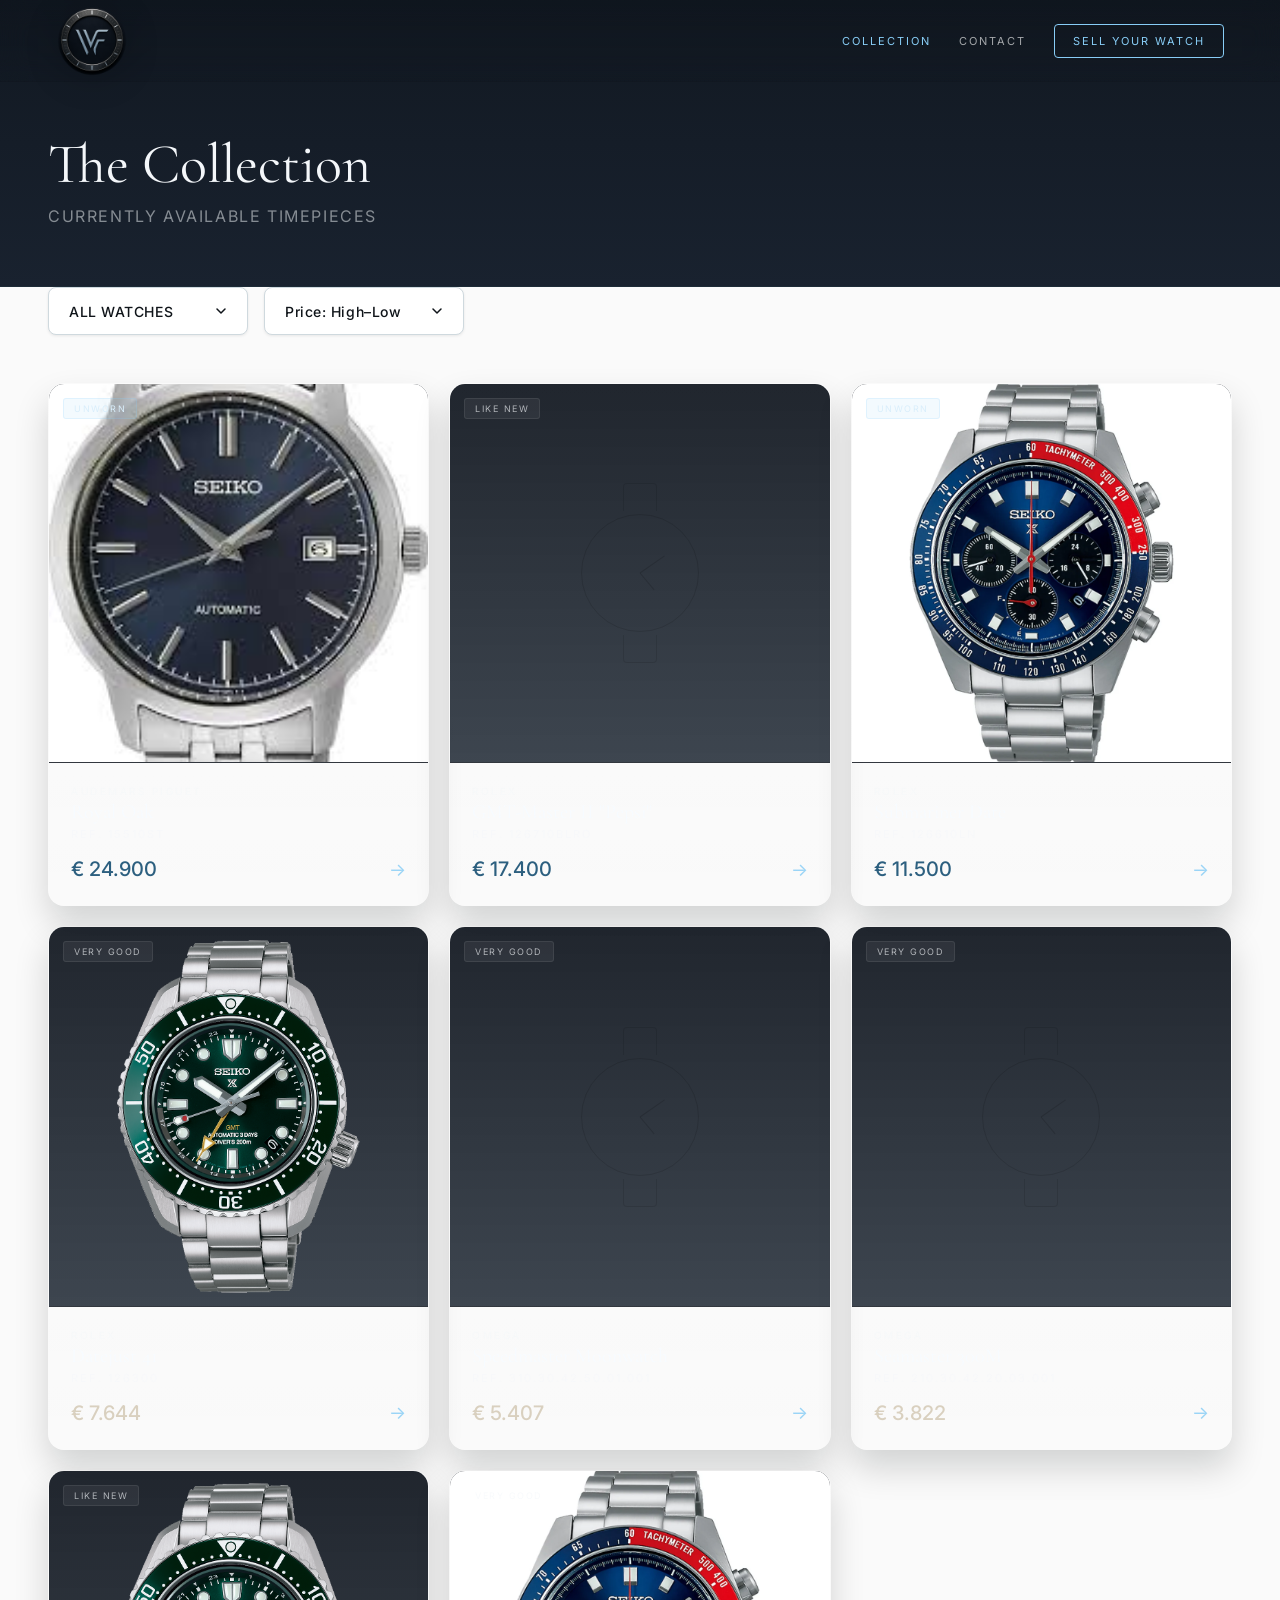
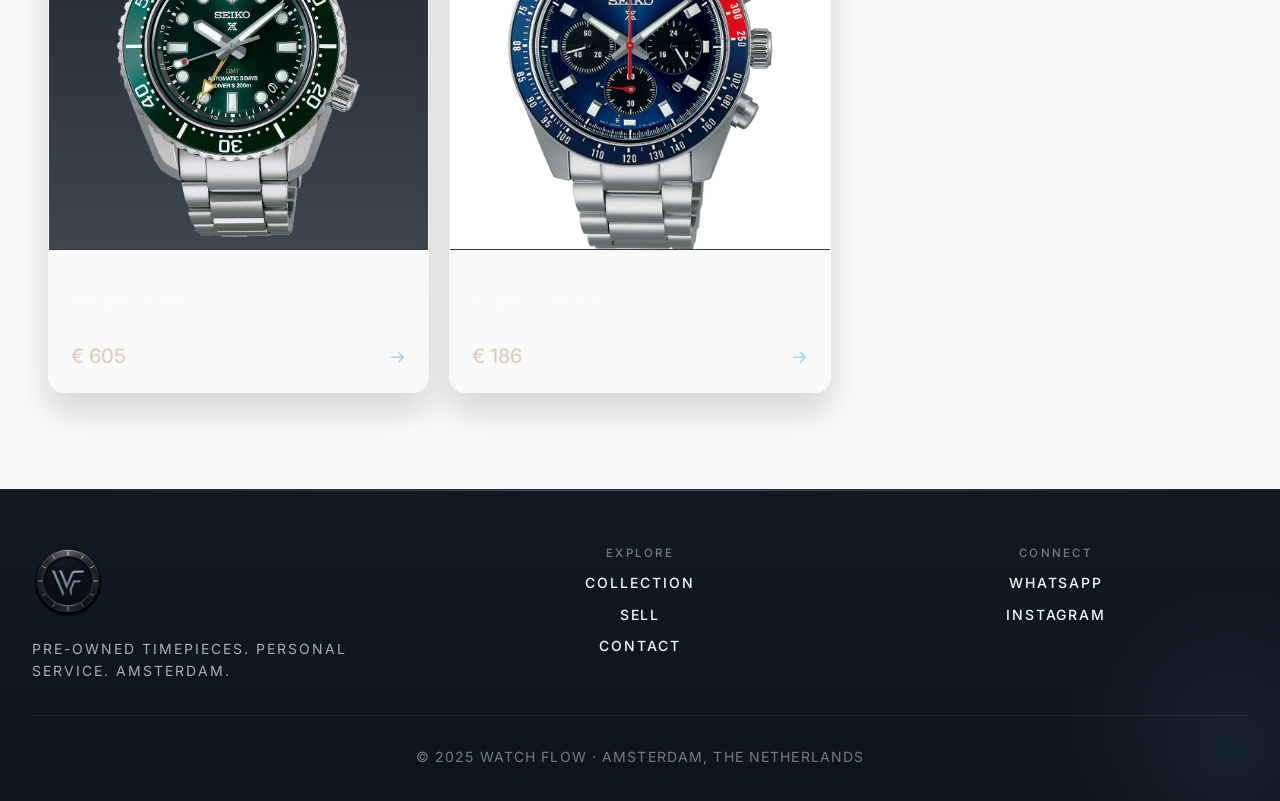
==== commit eedaf0b3: "Refine Watch Flow site updates" ====
--- a/collection.html
+++ b/collection.html
@@ -23,7 +23,7 @@
         <a href="index.html" class="nav-logo" aria-label="Watch Flow home">
           <img
             class="nav-logo-image"
-            src="images/logo/watchflow-logo-transparent.png"
+            src="images/logo/watchflow-logo-bezel-transparent V2.png"
             alt="Watch Flow"
           />
         </a>
@@ -54,8 +54,19 @@
         </section>
 
         <div class="collection-controls">
-          <div class="filter-bar" id="brand-filter-bar">
-            <button class="filter-tab is-active" type="button" data-filter="all">ALL</button>
+          <div class="brand-control" id="brand-control">
+            <button class="brand-trigger" type="button" id="brand-trigger" aria-expanded="false" aria-haspopup="listbox">
+              <span id="brand-label">ALL WATCHES</span>
+              <svg width="12" height="12" viewBox="0 0 12 12" fill="none" aria-hidden="true"><path d="M2 4l4 4 4-4" stroke="currentColor" stroke-width="1.5" stroke-linecap="round" stroke-linejoin="round"/></svg>
+            </button>
+            <div class="brand-dropdown" id="brand-dropdown" hidden role="listbox">
+              <button class="brand-option is-active" type="button" data-brand="all">All Watches</button>
+              <button class="brand-option" type="button" data-brand="seiko">Seiko</button>
+              <button class="brand-option" type="button" data-brand="rolex">Rolex</button>
+              <button class="brand-option" type="button" data-brand="tudor">Tudor</button>
+              <button class="brand-option" type="button" data-brand="tissot">Tissot</button>
+              <button class="brand-option" type="button" data-brand="omega">Omega</button>
+            </div>
           </div>
 
           <div class="sort-control" id="sort-control">
@@ -76,7 +87,7 @@
       <footer class="site-footer">
         <div class="footer-top">
           <div class="footer-column footer-brand-block">
-            <img class="footer-logo-img" src="images/logo/watchflow-logo-transparent.png" alt="Watch Flow" />
+            <img class="footer-logo-img" src="images/logo/watchflow-logo-bezel-transparent V2.png" alt="Watch Flow" />
             <p class="footer-tagline">Pre-owned timepieces. Personal service. Amsterdam.</p>
           </div>
           <div class="footer-column">
@@ -91,7 +102,7 @@
             <p class="footer-heading">Connect</p>
             <div class="footer-links">
               <a href="https://wa.me/31600000000" target="_blank" rel="noreferrer">WHATSAPP</a>
-              <a href="#">INSTAGRAM</a>
+              <a href="https://www.instagram.com/watch_flow_/" target="_blank" rel="noopener noreferrer">INSTAGRAM</a>
             </div>
           </div>
         </div>
--- a/style.css
+++ b/style.css
@@ -804,94 +804,65 @@
   text-transform: uppercase;
 }
 
-.filter-bar {
-  display: inline-flex;
+.collection-controls {
+  display: flex;
+  align-items: center;
+  justify-content: flex-start;
+  gap: 1rem;
+  padding: 0 48px 48px;
   flex-wrap: wrap;
-  gap: 2rem;
-  margin: 0 48px 48px;
-  border-bottom: 2px solid var(--border-light);
-}
-
-.filter-tab {
-  border: 0;
-  border-bottom: 2px solid transparent;
-  padding: 1rem 0;
-  background: transparent;
-  color: var(--text-secondary);
-  font-size: 0.875rem;
-  font-weight: 500;
-  letter-spacing: 0.1em;
-  text-transform: uppercase;
-  cursor: pointer;
-  position: relative;
-  bottom: -2px;
-  transition: color 200ms ease, border-color 200ms ease;
-}
-
-.filter-tab:hover {
-  color: var(--text-primary);
-  border-bottom-color: var(--border-mid);
-}
-
-.filter-tab.is-active {
-  color: var(--text-primary);
-  border-color: var(--accent-primary);
-  font-weight: 600;
-}
-
-.collection-controls {
-  display: flex;
-  align-items: flex-end;
-  justify-content: space-between;
-  gap: 1rem;
-  padding-right: 48px;
-}
-
-.collection-controls .filter-bar {
-  flex: 1;
-}
-
+}
+
+.brand-control,
 .sort-control {
   position: relative;
   flex-shrink: 0;
-  margin-bottom: 48px;
-}
-
+}
+
+.brand-trigger,
 .sort-trigger {
   display: inline-flex;
+  justify-content: space-between;
   align-items: center;
   gap: 8px;
-  padding: 9px 16px;
+  min-width: 200px;
+  min-height: 48px;
+  padding: 0.75rem 1.25rem;
   border-radius: 8px;
-  background: #1e2836;
-  border: 1px solid rgba(255, 255, 255, 0.1);
-  color: rgba(244, 247, 250, 0.88);
-  font-size: 12px;
+  background: #ffffff;
+  border: 1px solid var(--border-mid);
+  box-shadow: var(--shadow-sm);
+  color: var(--text-primary);
+  font-size: 0.875rem;
   font-weight: 500;
   letter-spacing: 0.04em;
   cursor: pointer;
   white-space: nowrap;
-  transition: background var(--transition), border-color var(--transition);
-}
-
+  transition: background var(--transition), border-color var(--transition), color var(--transition), box-shadow var(--transition);
+}
+
+.brand-trigger:hover,
 .sort-trigger:hover {
-  background: #263040;
-  border-color: rgba(136, 205, 246, 0.24);
-}
-
+  background: #ffffff;
+  border-color: var(--accent-border);
+  box-shadow: 0 8px 24px rgba(15, 20, 25, 0.08);
+}
+
+.brand-dropdown,
 .sort-dropdown {
   position: absolute;
   top: calc(100% + 8px);
-  right: 0;
-  min-width: 180px;
+  left: 0;
+  min-width: 100%;
   padding: 6px;
   border-radius: 10px;
-  background: #1e2836;
-  border: 1px solid rgba(255, 255, 255, 0.1);
-  box-shadow: 0 16px 40px rgba(0, 0, 0, 0.3);
+  background: #ffffff;
+  border: 1px solid var(--border-light);
+  box-shadow: 0 16px 40px rgba(15, 20, 25, 0.12);
   z-index: 20;
 }
 
+.brand-option,
 .sort-option {
   display: flex;
   align-items: center;
@@ -901,7 +872,7 @@
   border-radius: 6px;
   background: transparent;
   border: 0;
-  color: rgba(244, 247, 250, 0.7);
+  color: var(--text-secondary);
   font-size: 13px;
   font-weight: 400;
   text-align: left;
@@ -909,16 +880,19 @@
   transition: background var(--transition), color var(--transition);
 }
 
+.brand-option:hover,
 .sort-option:hover {
-  background: rgba(255, 255, 255, 0.06);
-  color: #f4f7fa;
-}
-
+  background: var(--accent-light);
+  color: var(--text-primary);
+}
+
+.brand-option.is-active,
 .sort-option.is-active {
-  color: #f4f7fa;
+  color: var(--text-primary);
   font-weight: 500;
 }
 
+.brand-option.is-active::before,
 .sort-option.is-active::before {
   content: "✓";
   font-size: 12px;
@@ -1218,7 +1192,7 @@
   display: grid;
   grid-template-columns: minmax(0, 1.1fr) minmax(320px, 0.9fr);
   gap: 32px;
-  padding: 0 48px 104px;
+  padding: 24px 48px 104px;
 }
 
 .contact-panel {
@@ -1509,28 +1483,33 @@
 .sell-layout {
   display: grid;
   grid-template-columns: repeat(2, minmax(0, 1fr));
+  align-items: start;
   gap: 80px;
-  padding: 0 48px 96px;
+  padding: 24px 48px 96px;
 }
 
 
 .sell-signals {
   display: grid;
-  gap: 32px;
+  align-content: start;
+  gap: 28px;
+  height: fit-content;
 }
 
 .sell-signal {
   position: relative;
   padding-left: 72px;
+  padding-bottom: 0;
+  min-height: 92px;
 }
 
 .signal-number {
   position: absolute;
   left: 0;
-  top: -8px;
+  top: -2px;
   color: var(--accent-primary);
   font-family: "Cormorant Garamond", serif;
-  font-size: 64px;
+  font-size: 58px;
   font-style: italic;
 }
 
@@ -1541,10 +1520,10 @@
 }
 
 .signal-copy p {
-  margin-top: 8px;
+  margin-top: 4px;
   color: var(--text-secondary);
   font-size: 14px;
-  line-height: 1.7;
+  line-height: 1.6;
 }
 
 .sell-form {
@@ -2045,7 +2024,7 @@
   .site-nav {
     display: none;
     position: absolute;
-    top: 74px;
+    top: 82px;
     left: 0;
     right: 0;
     flex-direction: column;
@@ -2069,7 +2048,7 @@
   .sell-cta-section,
   .contact-layout,
   .page-header,
-  .filter-bar,
+  .collection-controls,
   .watch-grid,
   .sell-layout,
   .product-layout {
@@ -2085,16 +2064,23 @@
   .hero-watermark {
     width: 300px;
     height: 300px;
-    right: -80px;
     opacity: 0.03;
   }
 
   .hero h1 {
-    font-size: 52px;
+    font-size: clamp(2.85rem, 11vw, 3.35rem);
+    line-height: 1.04;
   }
 
   .hero-actions {
     flex-direction: column;
+    width: 100%;
+    max-width: 22rem;
+  }
+
+  .hero-actions .button {
+    width: 100%;
+    justify-content: center;
   }
 
   .story-section,
@@ -2147,6 +2133,22 @@
     flex-direction: column;
   }
 
+  .collection-controls {
+    flex-direction: column;
+    align-items: stretch;
+    gap: 0.875rem;
+  }
+
+  .brand-control,
+  .sort-control {
+    width: 100%;
+  }
+
+  .brand-trigger,
+  .sort-trigger {
+    width: 100%;
+  }
+
   .watch-content {
     padding: 20px;
   }
@@ -2162,6 +2164,7 @@
 
   .footer-top {
     grid-template-columns: 1fr;
+    gap: 2rem;
   }
 
   .footer-column {
@@ -2199,14 +2202,21 @@
   }
 
   .hero-content {
-    --hero-content-offset-y: -1.5rem;
-    --hero-copy-max-width: 20rem;
+    --hero-content-offset-y: -1rem;
+    --hero-copy-max-width: 18rem;
+    padding: 124px 24px 76px;
   }
 
   .hero-content::before {
     width: calc(100% - 2rem);
-    height: 16rem;
+    height: 14.5rem;
     inset: 2rem auto auto 50%;
+  }
+
+  .hero-subtext {
+    margin: 16px auto 36px;
+    font-size: 1rem;
+    line-height: 1.65;
   }
 }
 
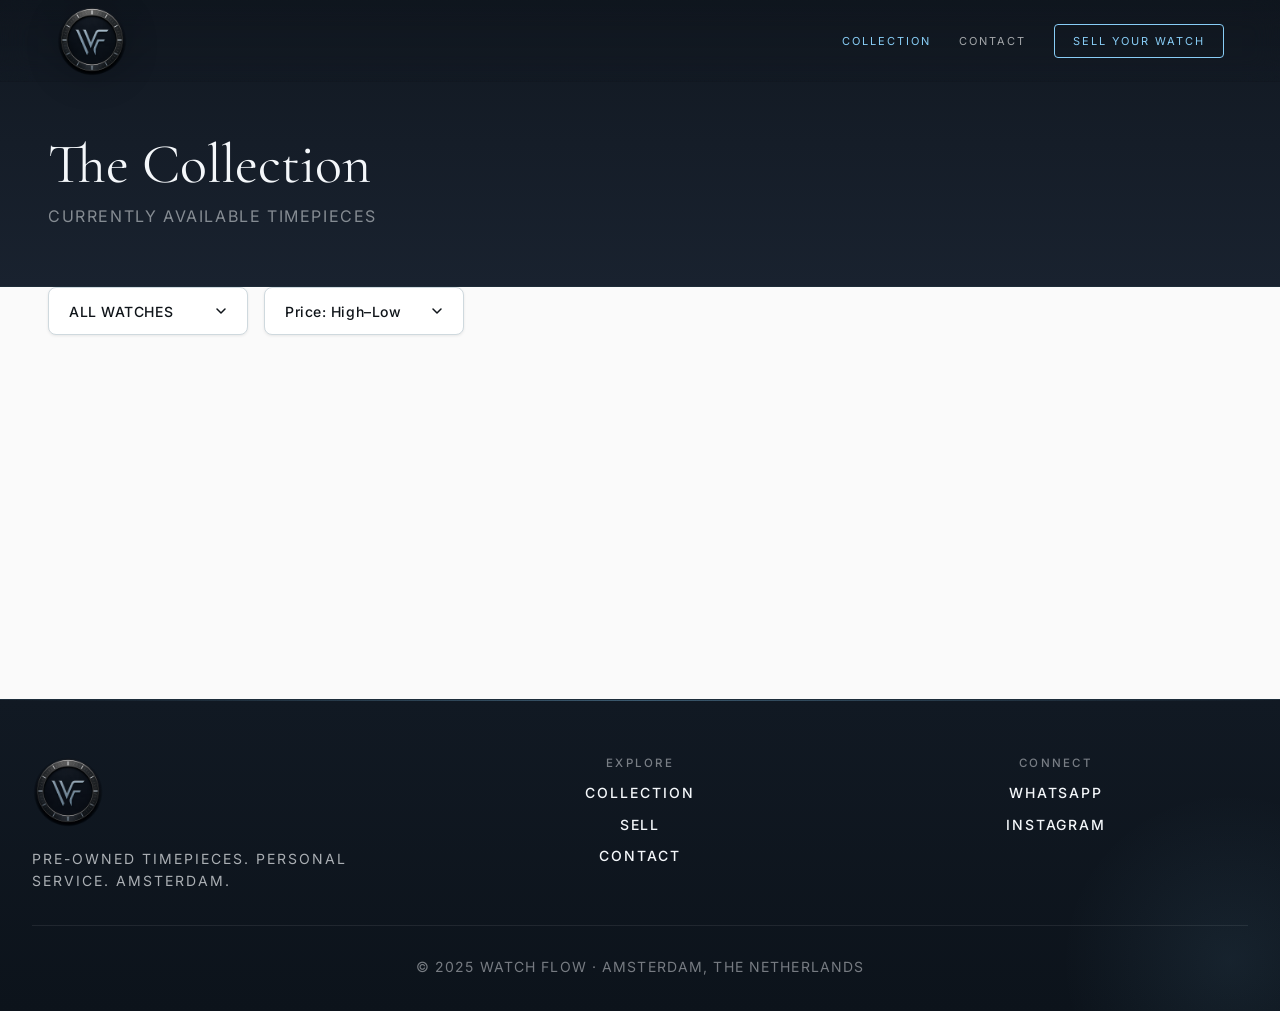
==== commit 8c8bf082: "Prepare Watch Flow for Shopify product integration" ====
--- a/collection.html
+++ b/collection.html
@@ -59,14 +59,7 @@
               <span id="brand-label">ALL WATCHES</span>
               <svg width="12" height="12" viewBox="0 0 12 12" fill="none" aria-hidden="true"><path d="M2 4l4 4 4-4" stroke="currentColor" stroke-width="1.5" stroke-linecap="round" stroke-linejoin="round"/></svg>
             </button>
-            <div class="brand-dropdown" id="brand-dropdown" hidden role="listbox">
-              <button class="brand-option is-active" type="button" data-brand="all">All Watches</button>
-              <button class="brand-option" type="button" data-brand="seiko">Seiko</button>
-              <button class="brand-option" type="button" data-brand="rolex">Rolex</button>
-              <button class="brand-option" type="button" data-brand="tudor">Tudor</button>
-              <button class="brand-option" type="button" data-brand="tissot">Tissot</button>
-              <button class="brand-option" type="button" data-brand="omega">Omega</button>
-            </div>
+            <div class="brand-dropdown" id="brand-dropdown" hidden role="listbox"></div>
           </div>
 
           <div class="sort-control" id="sort-control">
--- a/style.css
+++ b/style.css
@@ -751,6 +751,10 @@
     linear-gradient(180deg, #19222f 0%, #131b24 100%);
 }
 
+.featured-section.is-empty-section {
+  padding-bottom: 112px;
+}
+
 .section-head {
   margin-bottom: 28px;
 }
@@ -906,9 +910,48 @@
   padding: 0 48px;
 }
 
+.watch-grid.is-empty-grid {
+  display: block;
+  min-height: auto;
+}
+
 .collection-grid {
   position: relative;
   min-height: 220px;
+}
+
+.collection-controls.is-hidden {
+  display: none;
+}
+
+.empty-state-card {
+  max-width: 760px;
+  margin: 0 auto;
+  padding: 2.3rem 2.4rem;
+  border-radius: 22px;
+  border: 1px solid rgba(30, 90, 125, 0.12);
+  background: linear-gradient(180deg, rgba(255, 255, 255, 0.96) 0%, rgba(242, 246, 249, 0.98) 100%);
+  box-shadow: 0 20px 44px rgba(15, 20, 25, 0.06);
+  text-align: left;
+}
+
+.empty-state-card h3 {
+  margin-top: 0.85rem;
+  color: var(--text-primary);
+  font-family: "Cormorant Garamond", serif;
+  font-size: clamp(2rem, 4vw, 3rem);
+  line-height: 1.02;
+}
+
+.empty-state-card p:last-of-type {
+  margin-top: 1rem;
+  max-width: 42rem;
+  color: var(--text-secondary);
+  line-height: 1.85;
+}
+
+.empty-state-button {
+  margin-top: 1.4rem;
 }
 
 .watch-card {
@@ -1186,6 +1229,11 @@
   grid-template-columns: minmax(0, 60%) minmax(340px, 40%);
   gap: 64px;
   padding: 80px 48px;
+}
+
+.product-layout.product-layout-empty {
+  display: block;
+  padding-top: 88px;
 }
 
 .contact-layout {
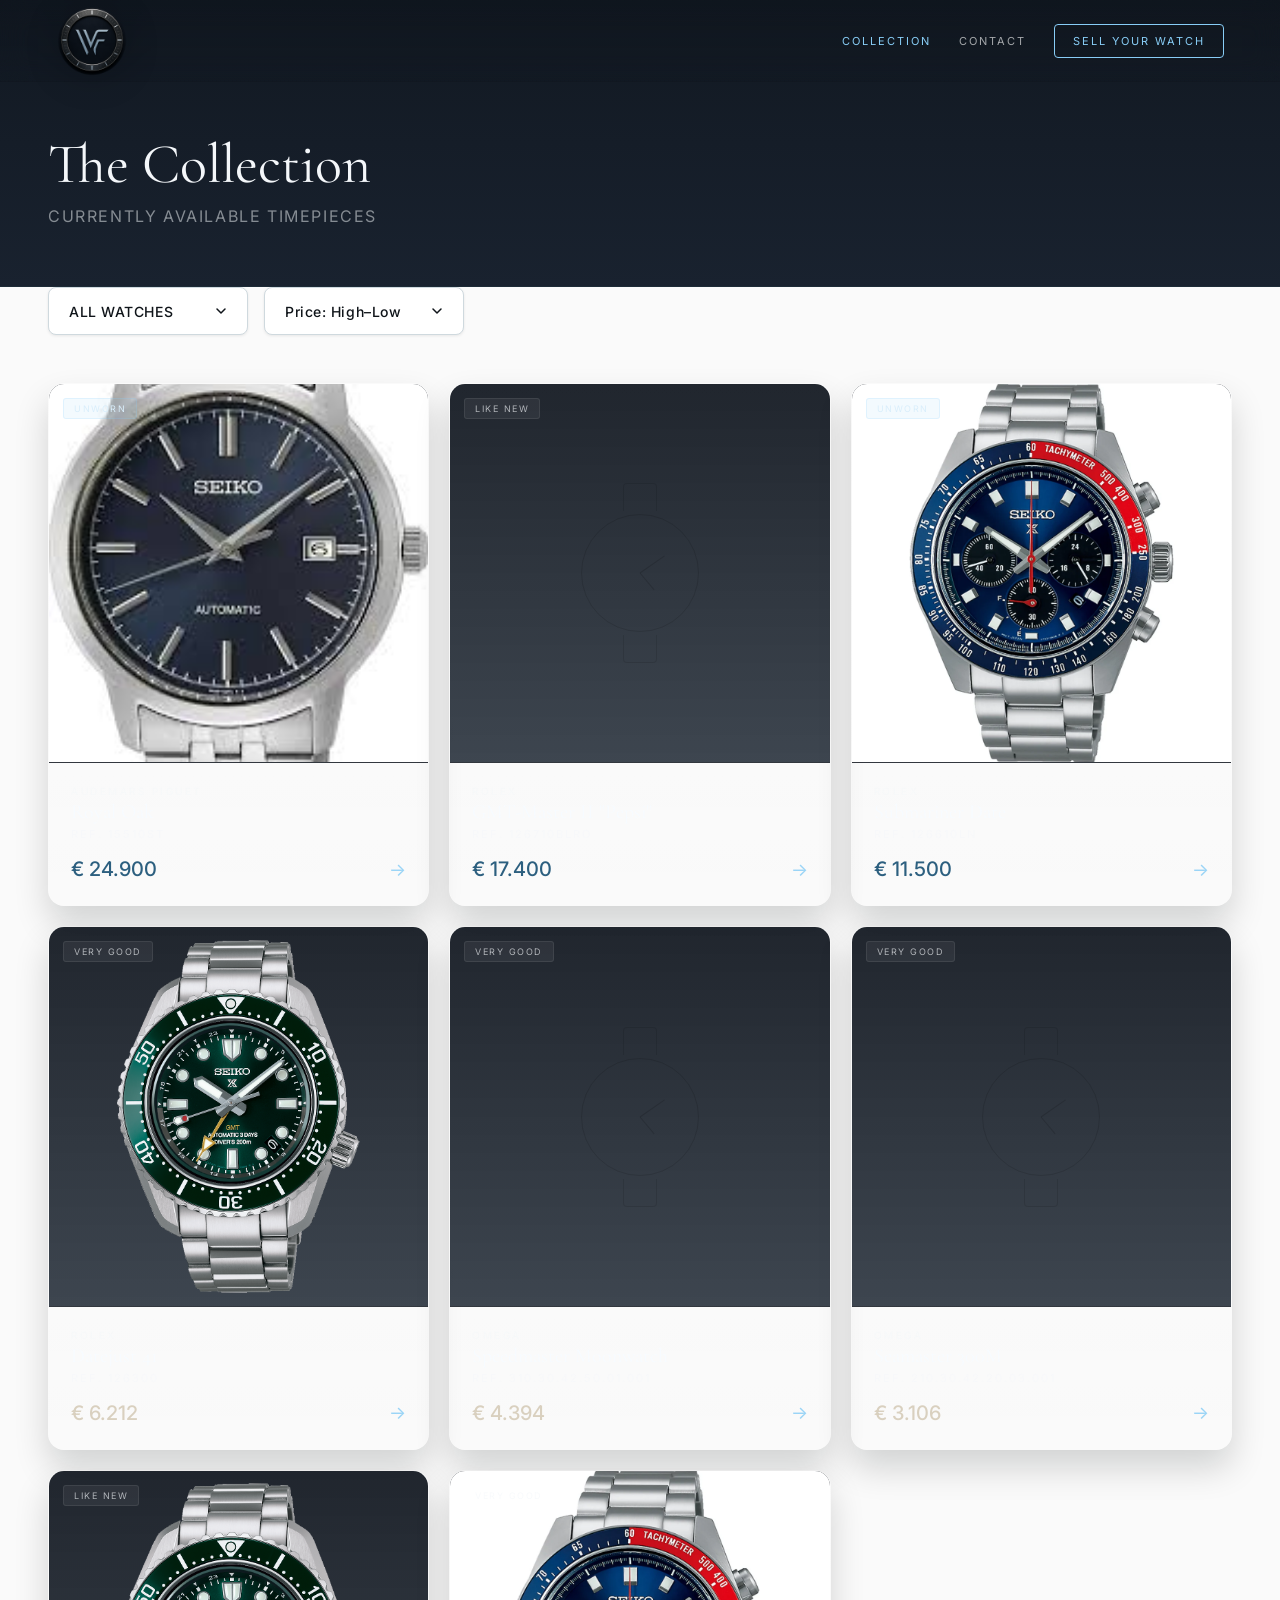
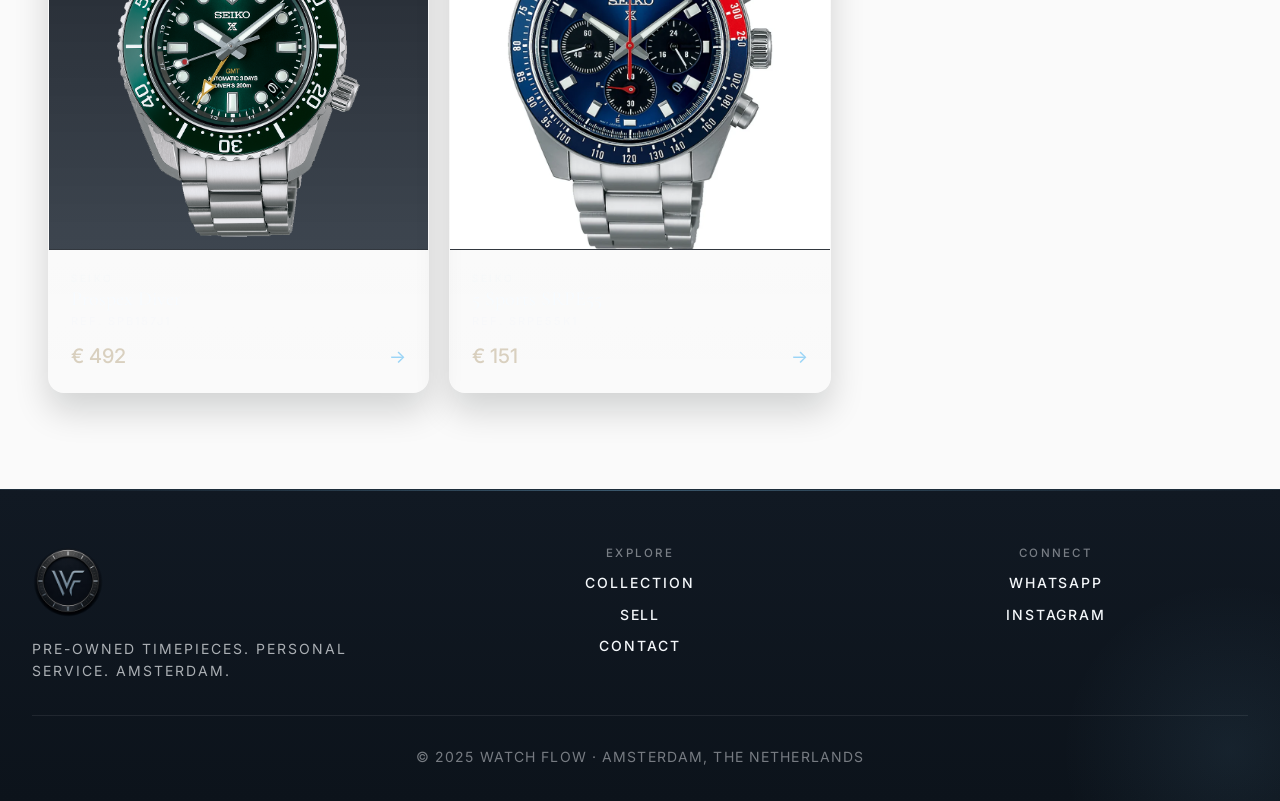
==== commit 3ca4a950: "Restore Watch Flow product mockup content" ====
--- a/collection.html
+++ b/collection.html
@@ -59,7 +59,14 @@
               <span id="brand-label">ALL WATCHES</span>
               <svg width="12" height="12" viewBox="0 0 12 12" fill="none" aria-hidden="true"><path d="M2 4l4 4 4-4" stroke="currentColor" stroke-width="1.5" stroke-linecap="round" stroke-linejoin="round"/></svg>
             </button>
-            <div class="brand-dropdown" id="brand-dropdown" hidden role="listbox"></div>
+            <div class="brand-dropdown" id="brand-dropdown" hidden role="listbox">
+              <button class="brand-option is-active" type="button" data-brand="all">All Watches</button>
+              <button class="brand-option" type="button" data-brand="seiko">Seiko</button>
+              <button class="brand-option" type="button" data-brand="rolex">Rolex</button>
+              <button class="brand-option" type="button" data-brand="tudor">Tudor</button>
+              <button class="brand-option" type="button" data-brand="tissot">Tissot</button>
+              <button class="brand-option" type="button" data-brand="omega">Omega</button>
+            </div>
           </div>
 
           <div class="sort-control" id="sort-control">
--- a/style.css
+++ b/style.css
@@ -749,10 +749,6 @@
   padding: 104px 48px;
   background:
     linear-gradient(180deg, #19222f 0%, #131b24 100%);
-}
-
-.featured-section.is-empty-section {
-  padding-bottom: 112px;
 }
 
 .section-head {
@@ -910,48 +906,9 @@
   padding: 0 48px;
 }
 
-.watch-grid.is-empty-grid {
-  display: block;
-  min-height: auto;
-}
-
 .collection-grid {
   position: relative;
   min-height: 220px;
-}
-
-.collection-controls.is-hidden {
-  display: none;
-}
-
-.empty-state-card {
-  max-width: 760px;
-  margin: 0 auto;
-  padding: 2.3rem 2.4rem;
-  border-radius: 22px;
-  border: 1px solid rgba(30, 90, 125, 0.12);
-  background: linear-gradient(180deg, rgba(255, 255, 255, 0.96) 0%, rgba(242, 246, 249, 0.98) 100%);
-  box-shadow: 0 20px 44px rgba(15, 20, 25, 0.06);
-  text-align: left;
-}
-
-.empty-state-card h3 {
-  margin-top: 0.85rem;
-  color: var(--text-primary);
-  font-family: "Cormorant Garamond", serif;
-  font-size: clamp(2rem, 4vw, 3rem);
-  line-height: 1.02;
-}
-
-.empty-state-card p:last-of-type {
-  margin-top: 1rem;
-  max-width: 42rem;
-  color: var(--text-secondary);
-  line-height: 1.85;
-}
-
-.empty-state-button {
-  margin-top: 1.4rem;
 }
 
 .watch-card {
@@ -1229,11 +1186,6 @@
   grid-template-columns: minmax(0, 60%) minmax(340px, 40%);
   gap: 64px;
   padding: 80px 48px;
-}
-
-.product-layout.product-layout-empty {
-  display: block;
-  padding-top: 88px;
 }
 
 .contact-layout {
